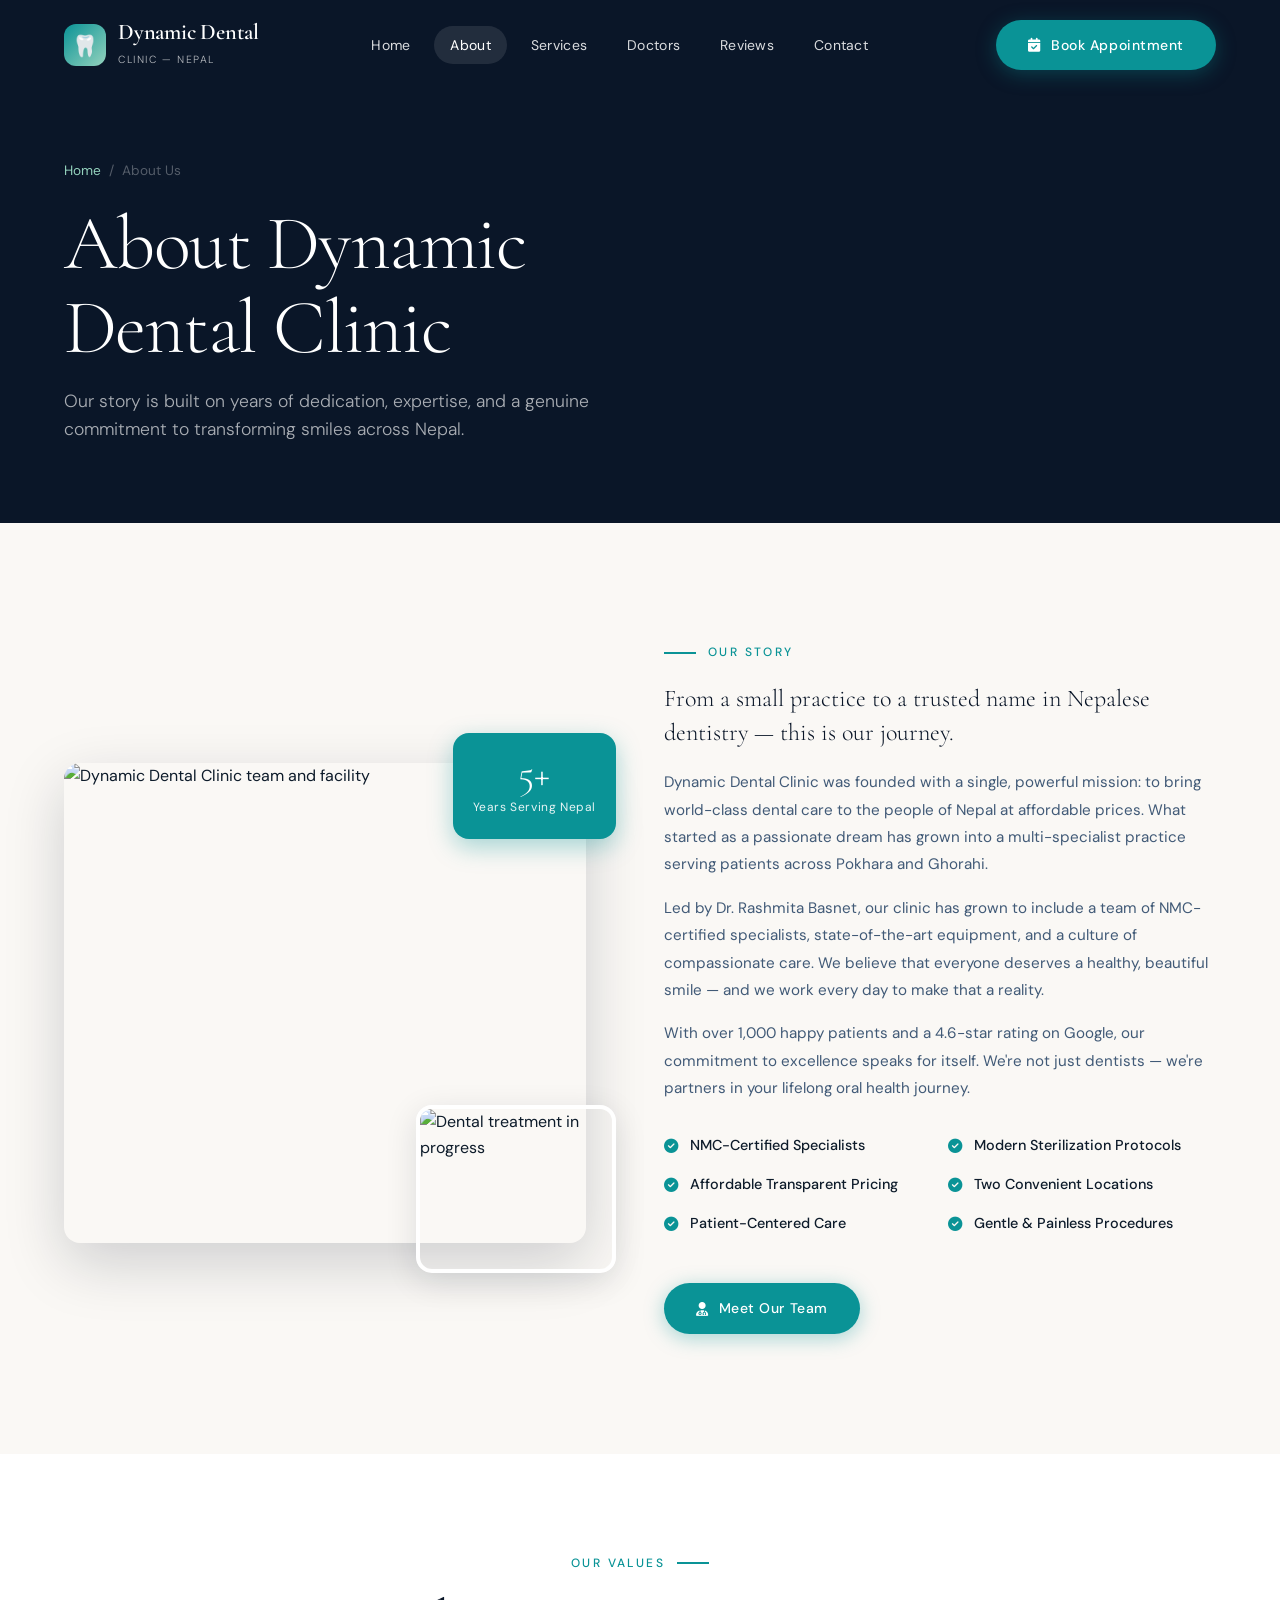
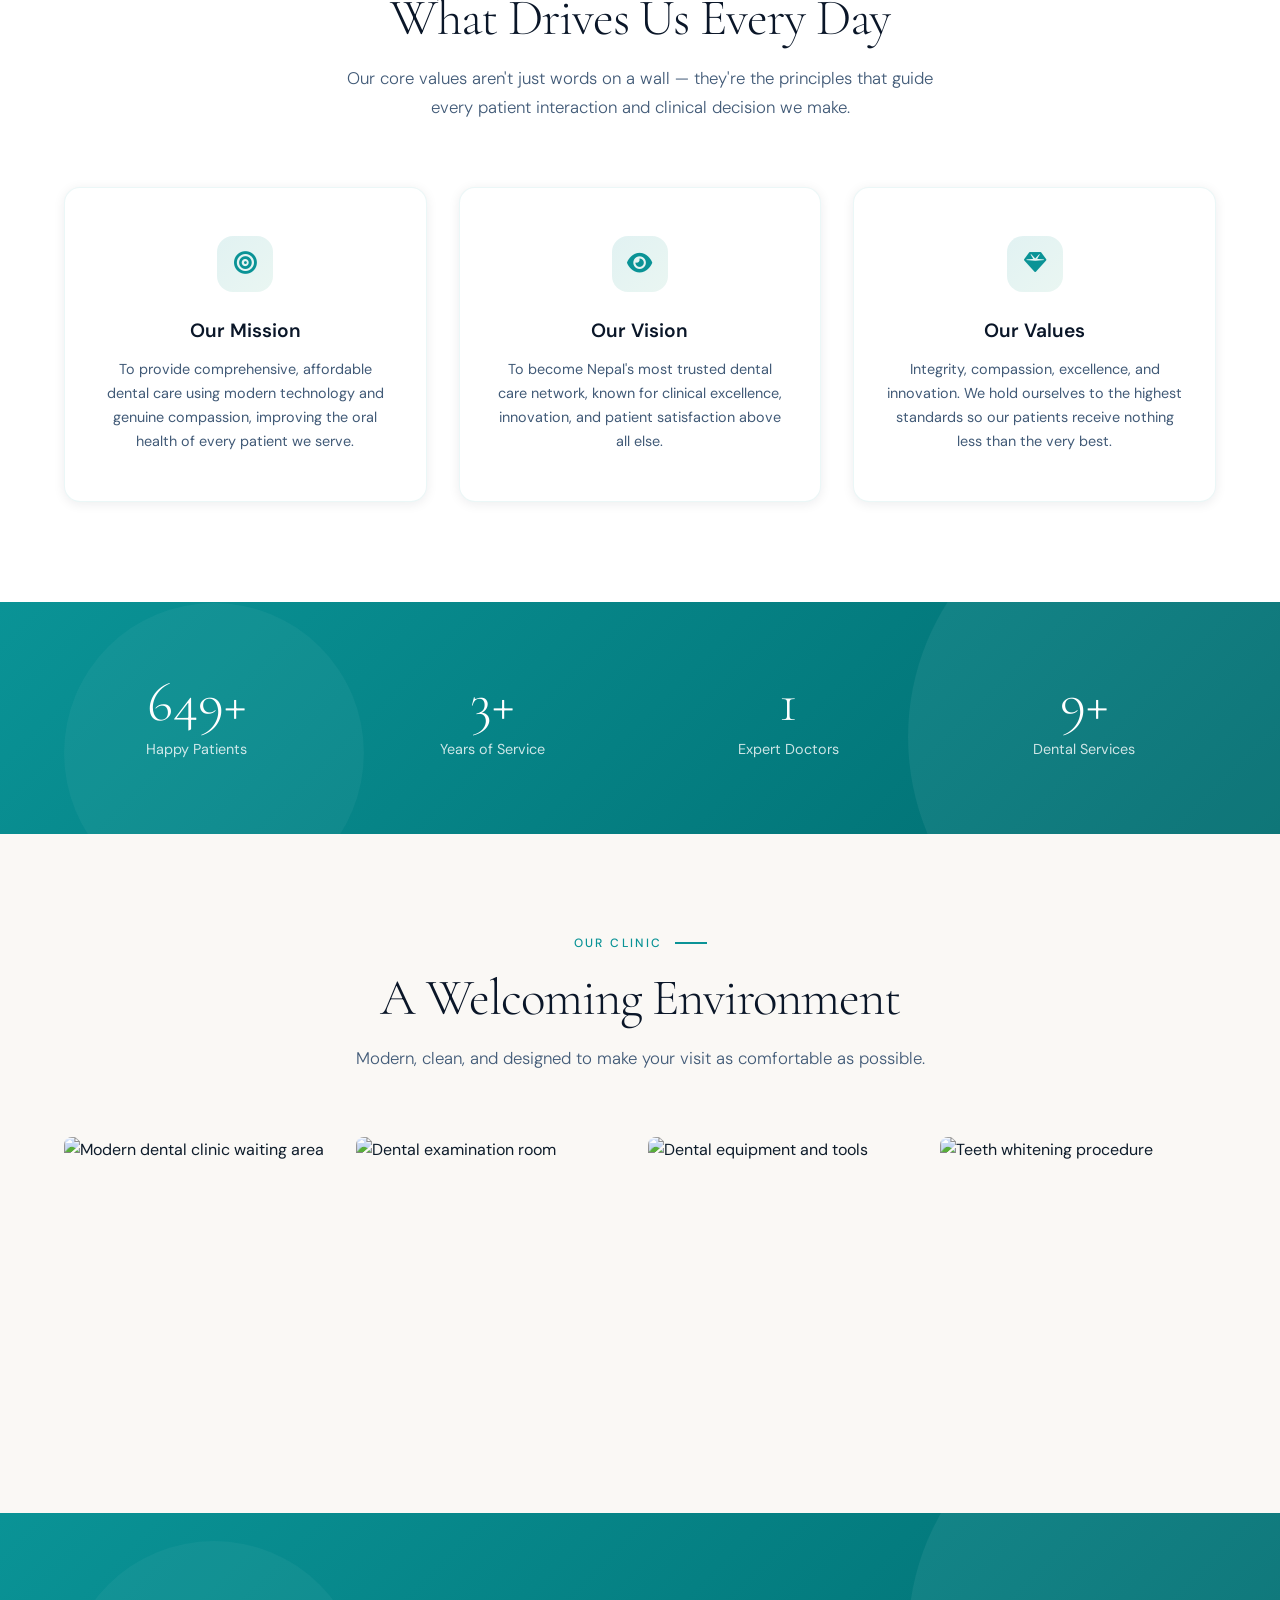
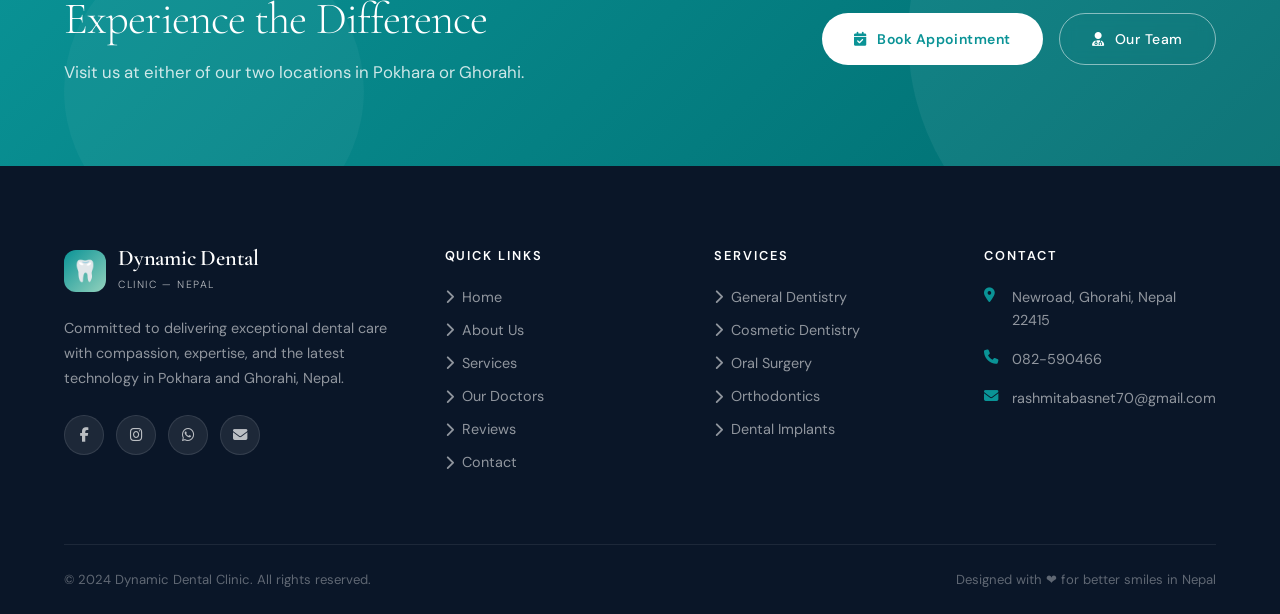
==== about.html @ 04332ea0 "a" ====
<!DOCTYPE html>
<html lang="en">
<head>
  <meta charset="UTF-8" />
  <meta name="viewport" content="width=device-width, initial-scale=1.0" />
  <meta name="description" content="About Dynamic Dental Clinic - Our story, mission, and values. Expert dental surgeons in Pokhara & Ghorahi, Nepal with over 5 years of trusted service." />
  <title>About Us | Dynamic Dental Clinic — Pokhara & Ghorahi, Nepal</title>
  <link rel="stylesheet" href="style.css" />
  <link href="https://fonts.googleapis.com/css2?family=Cormorant+Garamond:ital,wght@0,300;0,400;0,600;1,300&family=DM+Sans:ital,wght@0,300;0,400;0,500;1,300&display=swap" rel="stylesheet" />
  <link rel="stylesheet" href="https://cdnjs.cloudflare.com/ajax/libs/font-awesome/6.5.0/css/all.min.css" />
</head>
<body>

  <!-- NAVIGATION -->
  <nav id="navbar">
    <div class="container">
      <div class="nav-inner">
        <a href="index.html" class="nav-logo">
          <div class="logo-icon">🦷</div>
          <div>
            <span class="logo-text-main">Dynamic Dental</span>
            <span class="logo-text-sub">Clinic — Nepal</span>
          </div>
        </a>
        <div class="nav-links">
          <a href="index.html">Home</a>
          <a href="about.html" class="active">About</a>
          <a href="services.html">Services</a>
          <a href="team.html">Doctors</a>
          <a href="testimonials.html">Reviews</a>
          <a href="contact.html">Contact</a>
        </div>
        <a href="contact.html#appointment" class="btn btn-primary nav-cta">
          <i class="fas fa-calendar-check"></i> Book Appointment
        </a>
        <button class="hamburger" id="hamburger" aria-label="Toggle mobile menu">
          <span></span><span></span><span></span>
        </button>
      </div>
    </div>
  </nav>
  <div class="mobile-overlay" id="mobile-overlay"></div>
  <div class="mobile-nav" id="mobile-nav">
    <a href="index.html">🏠 Home</a>
    <a href="about.html">🏥 About Us</a>
    <a href="services.html">🦷 Services</a>
    <a href="team.html">👨‍⚕️ Our Doctors</a>
    <a href="testimonials.html">⭐ Reviews</a>
    <a href="contact.html">📞 Contact</a>
  </div>

  <!-- PAGE HERO -->
  <section class="page-hero">
    <div class="container">
      <div class="page-hero-content">
        <nav class="breadcrumb" aria-label="Breadcrumb">
          <a href="index.html">Home</a>
          <span>/</span>
          <span>About Us</span>
        </nav>
        <h1 class="display-heading">About Dynamic<br/>Dental Clinic</h1>
        <p>Our story is built on years of dedication, expertise, and a genuine commitment to transforming smiles across Nepal.</p>
      </div>
    </div>
  </section>

  <!-- OUR STORY -->
  <section class="about-story section-padding">
    <div class="container">
      <div class="grid-2">
        <div class="story-image-stack fade-left">
          <div class="story-img-main">
            <img src="https://images.unsplash.com/photo-1629909615957-be38d48fbbe4?w=800&q=80" alt="Dynamic Dental Clinic team and facility" loading="lazy" />
          </div>
          <div class="story-img-accent">
            <img src="https://images.unsplash.com/photo-1588776814546-1ffcf47267a5?w=400&q=80" alt="Dental treatment in progress" loading="lazy" />
          </div>
          <div class="experience-badge">
            <strong>5+</strong>
            <span>Years Serving Nepal</span>
          </div>
        </div>
        <div class="story-content fade-right">
          <div class="section-label">Our Story</div>
          <p class="story-lead">From a small practice to a trusted name in Nepalese dentistry — this is our journey.</p>
          <p class="story-text">Dynamic Dental Clinic was founded with a single, powerful mission: to bring world-class dental care to the people of Nepal at affordable prices. What started as a passionate dream has grown into a multi-specialist practice serving patients across Pokhara and Ghorahi.</p>
          <p class="story-text">Led by Dr. Rashmita Basnet, our clinic has grown to include a team of NMC-certified specialists, state-of-the-art equipment, and a culture of compassionate care. We believe that everyone deserves a healthy, beautiful smile — and we work every day to make that a reality.</p>
          <p class="story-text">With over 1,000 happy patients and a 4.6-star rating on Google, our commitment to excellence speaks for itself. We're not just dentists — we're partners in your lifelong oral health journey.</p>
          <div class="story-highlights">
            <div class="highlight-item"><i class="fas fa-check-circle"></i> NMC-Certified Specialists</div>
            <div class="highlight-item"><i class="fas fa-check-circle"></i> Modern Sterilization Protocols</div>
            <div class="highlight-item"><i class="fas fa-check-circle"></i> Affordable Transparent Pricing</div>
            <div class="highlight-item"><i class="fas fa-check-circle"></i> Two Convenient Locations</div>
            <div class="highlight-item"><i class="fas fa-check-circle"></i> Patient-Centered Care</div>
            <div class="highlight-item"><i class="fas fa-check-circle"></i> Gentle & Painless Procedures</div>
          </div>
          <a href="team.html" class="btn btn-primary" style="margin-top:16px;">
            <i class="fas fa-user-doctor"></i> Meet Our Team
          </a>
        </div>
      </div>
    </div>
  </section>

  <!-- MISSION & VALUES -->
  <section class="section-padding bg-white">
    <div class="container">
      <div class="section-header centered">
        <div class="section-label">Our Values</div>
        <h2 class="section-title display-heading">What Drives Us Every Day</h2>
        <p class="section-desc">Our core values aren't just words on a wall — they're the principles that guide every patient interaction and clinical decision we make.</p>
      </div>
      <div class="grid-3" style="margin-top:48px;">
        <div class="feature-card fade-up delay-1" style="text-align:center;padding:48px 32px;">
          <div class="feature-icon" style="margin:0 auto 24px;">
            <i class="fas fa-bullseye"></i>
          </div>
          <h4 style="font-size:1.2rem;margin-bottom:12px;">Our Mission</h4>
          <p>To provide comprehensive, affordable dental care using modern technology and genuine compassion, improving the oral health of every patient we serve.</p>
        </div>
        <div class="feature-card fade-up delay-2" style="text-align:center;padding:48px 32px;">
          <div class="feature-icon" style="margin:0 auto 24px;">
            <i class="fas fa-eye"></i>
          </div>
          <h4 style="font-size:1.2rem;margin-bottom:12px;">Our Vision</h4>
          <p>To become Nepal's most trusted dental care network, known for clinical excellence, innovation, and patient satisfaction above all else.</p>
        </div>
        <div class="feature-card fade-up delay-3" style="text-align:center;padding:48px 32px;">
          <div class="feature-icon" style="margin:0 auto 24px;">
            <i class="fas fa-gem"></i>
          </div>
          <h4 style="font-size:1.2rem;margin-bottom:12px;">Our Values</h4>
          <p>Integrity, compassion, excellence, and innovation. We hold ourselves to the highest standards so our patients receive nothing less than the very best.</p>
        </div>
      </div>
    </div>
  </section>

  <!-- STATS BANNER -->
  <section class="cta-banner" style="padding:72px 0;">
    <div class="container">
      <div style="display:grid;grid-template-columns:repeat(4,1fr);gap:32px;text-align:center;">
        <div>
          <div style="font-family:var(--font-display);font-size:3.5rem;font-weight:300;color:var(--white);line-height:1;" data-count="1000" data-suffix="+">1000+</div>
          <p style="color:rgba(255,255,255,0.8);font-size:0.9rem;margin-top:8px;">Happy Patients</p>
        </div>
        <div>
          <div style="font-family:var(--font-display);font-size:3.5rem;font-weight:300;color:var(--white);line-height:1;" data-count="5" data-suffix="+">5+</div>
          <p style="color:rgba(255,255,255,0.8);font-size:0.9rem;margin-top:8px;">Years of Service</p>
        </div>
        <div>
          <div style="font-family:var(--font-display);font-size:3.5rem;font-weight:300;color:var(--white);line-height:1;" data-count="3" data-suffix="">3</div>
          <p style="color:rgba(255,255,255,0.8);font-size:0.9rem;margin-top:8px;">Expert Doctors</p>
        </div>
        <div>
          <div style="font-family:var(--font-display);font-size:3.5rem;font-weight:300;color:var(--white);line-height:1;" data-count="15" data-suffix="+">15+</div>
          <p style="color:rgba(255,255,255,0.8);font-size:0.9rem;margin-top:8px;">Dental Services</p>
        </div>
      </div>
    </div>
  </section>

  <!-- CLINIC GALLERY -->
  <section class="section-padding bg-cream">
    <div class="container">
      <div class="section-header centered">
        <div class="section-label">Our Clinic</div>
        <h2 class="section-title display-heading">A Welcoming Environment</h2>
        <p class="section-desc">Modern, clean, and designed to make your visit as comfortable as possible.</p>
      </div>
      <div class="clinic-gallery fade-up" style="margin-top:48px;">
        <div class="gallery-item">
          <img src="https://images.unsplash.com/photo-1606811841689-23dfddce3e95?w=400&q=80" alt="Modern dental clinic waiting area" loading="lazy" />
        </div>
        <div class="gallery-item">
          <img src="https://images.unsplash.com/photo-1609840114035-3c981b782dfe?w=400&q=80" alt="Dental examination room" loading="lazy" />
        </div>
        <div class="gallery-item">
          <img src="https://images.unsplash.com/photo-1629909615957-be38d48fbbe4?w=400&q=80" alt="Dental equipment and tools" loading="lazy" />
        </div>
        <div class="gallery-item">
          <img src="https://images.unsplash.com/photo-1598256989800-fe5f95da9787?w=400&q=80" alt="Teeth whitening procedure" loading="lazy" />
        </div>
      </div>
    </div>
  </section>

  <!-- CTA -->
  <section class="cta-banner">
    <div class="container">
      <div class="cta-inner">
        <div class="cta-text">
          <h2 class="display-heading">Experience the Difference</h2>
          <p>Visit us at either of our two locations in Pokhara or Ghorahi.</p>
        </div>
        <div class="cta-actions">
          <a href="contact.html#appointment" class="btn btn-white">
            <i class="fas fa-calendar-check"></i> Book Appointment
          </a>
          <a href="team.html" class="btn btn-outline">
            <i class="fas fa-user-doctor"></i> Our Team
          </a>
        </div>
      </div>
    </div>
  </section>

  <!-- FOOTER -->
  <footer>
    <div class="container">
      <div class="footer-grid">
        <div class="footer-brand">
          <a href="index.html" class="nav-logo">
            <div class="logo-icon">🦷</div>
            <div>
              <span class="logo-text-main">Dynamic Dental</span>
              <span class="logo-text-sub">Clinic — Nepal</span>
            </div>
          </a>
          <p class="footer-desc">Committed to delivering exceptional dental care with compassion, expertise, and the latest technology in Pokhara and Ghorahi, Nepal.</p>
          <div class="footer-social">
            <a href="https://www.facebook.com/p/Dynamic-Dental-Clinic-100063474164978/" target="_blank" rel="noopener" class="social-link"><i class="fab fa-facebook-f"></i></a>
            <a href="#" class="social-link"><i class="fab fa-instagram"></i></a>
            <a href="#" class="social-link"><i class="fab fa-whatsapp"></i></a>
            <a href="mailto:rashmitabasnet70@gmail.com" class="social-link"><i class="fas fa-envelope"></i></a>
          </div>
        </div>
        <div class="footer-col">
          <h5>Quick Links</h5>
          <ul class="footer-links">
            <li><a href="index.html"><i class="fas fa-chevron-right"></i> Home</a></li>
            <li><a href="about.html"><i class="fas fa-chevron-right"></i> About Us</a></li>
            <li><a href="services.html"><i class="fas fa-chevron-right"></i> Services</a></li>
            <li><a href="team.html"><i class="fas fa-chevron-right"></i> Our Doctors</a></li>
            <li><a href="testimonials.html"><i class="fas fa-chevron-right"></i> Reviews</a></li>
            <li><a href="contact.html"><i class="fas fa-chevron-right"></i> Contact</a></li>
          </ul>
        </div>
        <div class="footer-col">
          <h5>Services</h5>
          <ul class="footer-links">
            <li><a href="services.html"><i class="fas fa-chevron-right"></i> General Dentistry</a></li>
            <li><a href="services.html"><i class="fas fa-chevron-right"></i> Cosmetic Dentistry</a></li>
            <li><a href="services.html"><i class="fas fa-chevron-right"></i> Oral Surgery</a></li>
            <li><a href="services.html"><i class="fas fa-chevron-right"></i> Orthodontics</a></li>
            <li><a href="services.html"><i class="fas fa-chevron-right"></i> Dental Implants</a></li>
          </ul>
        </div>
        <div class="footer-col">
          <h5>Contact</h5>
          <ul class="footer-contact">
            <li><i class="fas fa-location-dot"></i><span>Newroad, Ghorahi, Nepal 22415</span></li>
            <li><i class="fas fa-phone"></i><a href="tel:+97782590466">082-590466</a></li>
            <li><i class="fas fa-envelope"></i><a href="mailto:rashmitabasnet70@gmail.com">rashmitabasnet70@gmail.com</a></li>
          </ul>
        </div>
      </div>
      <div class="footer-bottom">
        <span>© 2024 Dynamic Dental Clinic. All rights reserved.</span>
        <span>Designed with ❤️ for better smiles in Nepal</span>
      </div>
    </div>
  </footer>

  <button id="back-to-top" aria-label="Back to top"><i class="fas fa-arrow-up"></i></button>
  <script src="script.js"></script>
</body>
</html>
---- style.css ----
/* ============================================
   DYNAMIC DENTAL CLINIC - MAIN STYLESHEET
   Premium, Modern, Minimal Design
   ============================================ */

@import url('https://fonts.googleapis.com/css2?family=Cormorant+Garamond:ital,wght@0,300;0,400;0,600;1,300&family=DM+Sans:ital,wght@0,300;0,400;0,500;1,300&display=swap');

/* ============================================
   CSS VARIABLES
   ============================================ */
:root {
  --navy: #0a1628;
  --navy-light: #132240;
  --teal: #0a9396;
  --teal-light: #94d2bd;
  --gold: #e9c46a;
  --cream: #faf8f5;
  --white: #ffffff;
  --gray-100: #f8f9fa;
  --gray-200: #e9ecef;
  --gray-400: #adb5bd;
  --gray-600: #6c757d;
  --gray-800: #343a40;
  --text-dark: #0d1b2a;
  --text-mid: #415a77;
  --shadow-sm: 0 2px 12px rgba(10, 22, 40, 0.08);
  --shadow-md: 0 8px 32px rgba(10, 22, 40, 0.12);
  --shadow-lg: 0 20px 60px rgba(10, 22, 40, 0.18);
  --radius: 16px;
  --radius-sm: 8px;
  --radius-pill: 100px;
  --transition: all 0.35s cubic-bezier(0.25, 0.46, 0.45, 0.94);
  --font-display: 'Cormorant Garamond', Georgia, serif;
  --font-body: 'DM Sans', system-ui, sans-serif;
}

/* ============================================
   RESET & BASE
   ============================================ */
*, *::before, *::after { box-sizing: border-box; margin: 0; padding: 0; }

html { scroll-behavior: smooth; font-size: 16px; }

body {
  font-family: var(--font-body);
  font-weight: 400;
  color: var(--text-dark);
  background: var(--cream);
  overflow-x: hidden;
  line-height: 1.6;
}

img { display: block; max-width: 100%; height: auto; }
a { text-decoration: none; color: inherit; }
ul { list-style: none; }
button { border: none; cursor: pointer; font-family: var(--font-body); }

/* ============================================
   TYPOGRAPHY
   ============================================ */
.display-heading {
  font-family: var(--font-display);
  font-weight: 300;
  line-height: 1.1;
  letter-spacing: -0.02em;
}

h1 { font-size: clamp(2.8rem, 6vw, 5.5rem); }
h2 { font-size: clamp(2rem, 4vw, 3.5rem); }
h3 { font-size: clamp(1.3rem, 2vw, 1.8rem); }
h4 { font-size: 1.1rem; font-weight: 500; }

.section-label {
  font-size: 0.75rem;
  font-weight: 500;
  letter-spacing: 0.2em;
  text-transform: uppercase;
  color: var(--teal);
  display: flex;
  align-items: center;
  gap: 12px;
  margin-bottom: 16px;
}

.section-label::before {
  content: '';
  width: 32px;
  height: 2px;
  background: var(--teal);
  display: inline-block;
}

/* ============================================
   LAYOUT UTILITIES
   ============================================ */
.container {
  max-width: 1200px;
  margin: 0 auto;
  padding: 0 24px;
}

.section-padding { padding: 100px 0; }
.section-padding-sm { padding: 64px 0; }

.grid-2 { display: grid; grid-template-columns: 1fr 1fr; gap: 48px; align-items: center; }
.grid-3 { display: grid; grid-template-columns: repeat(3, 1fr); gap: 32px; }
.grid-4 { display: grid; grid-template-columns: repeat(4, 1fr); gap: 24px; }

.text-center { text-align: center; }
.text-white { color: var(--white); }

/* ============================================
   BUTTONS
   ============================================ */
.btn {
  display: inline-flex;
  align-items: center;
  gap: 10px;
  padding: 14px 32px;
  border-radius: var(--radius-pill);
  font-family: var(--font-body);
  font-size: 0.875rem;
  font-weight: 500;
  letter-spacing: 0.04em;
  transition: var(--transition);
  cursor: pointer;
  white-space: nowrap;
}

.btn-primary {
  background: var(--teal);
  color: var(--white);
  box-shadow: 0 4px 20px rgba(10, 147, 150, 0.35);
}

.btn-primary:hover {
  background: #078a8d;
  transform: translateY(-2px);
  box-shadow: 0 8px 28px rgba(10, 147, 150, 0.45);
}

.btn-outline {
  background: transparent;
  color: var(--white);
  border: 1.5px solid rgba(255,255,255,0.5);
  backdrop-filter: blur(8px);
}

.btn-outline:hover {
  background: rgba(255,255,255,0.15);
  border-color: rgba(255,255,255,0.8);
  transform: translateY(-2px);
}

.btn-dark {
  background: var(--navy);
  color: var(--white);
}

.btn-dark:hover {
  background: var(--navy-light);
  transform: translateY(-2px);
  box-shadow: var(--shadow-md);
}

.btn-ghost {
  background: transparent;
  color: var(--teal);
  border: 1.5px solid var(--teal);
}

.btn-ghost:hover {
  background: var(--teal);
  color: var(--white);
  transform: translateY(-2px);
}

/* ============================================
   NAVIGATION
   ============================================ */
#navbar {
  position: fixed;
  top: 0;
  left: 0;
  right: 0;
  z-index: 1000;
  padding: 20px 0;
  transition: var(--transition);
}

#navbar.scrolled {
  background: rgba(10, 22, 40, 0.95);
  backdrop-filter: blur(20px);
  padding: 12px 0;
  box-shadow: 0 4px 32px rgba(0,0,0,0.2);
}

.nav-inner {
  display: flex;
  align-items: center;
  justify-content: space-between;
}

.nav-logo {
  display: flex;
  align-items: center;
  gap: 12px;
  color: var(--white);
}

.logo-icon {
  width: 42px;
  height: 42px;
  background: linear-gradient(135deg, var(--teal), var(--teal-light));
  border-radius: 12px;
  display: flex;
  align-items: center;
  justify-content: center;
  font-size: 1.3rem;
}

.logo-text-main {
  font-family: var(--font-display);
  font-size: 1.4rem;
  font-weight: 600;
  letter-spacing: -0.01em;
  display: block;
  line-height: 1.1;
}

.logo-text-sub {
  font-size: 0.65rem;
  letter-spacing: 0.15em;
  text-transform: uppercase;
  opacity: 0.7;
  font-weight: 300;
}

.nav-links {
  display: flex;
  align-items: center;
  gap: 8px;
}

.nav-links a {
  color: rgba(255,255,255,0.85);
  font-size: 0.875rem;
  font-weight: 400;
  padding: 8px 16px;
  border-radius: var(--radius-pill);
  transition: var(--transition);
  letter-spacing: 0.02em;
}

.nav-links a:hover,
.nav-links a.active {
  color: var(--white);
  background: rgba(255,255,255,0.1);
}

.nav-cta { margin-left: 16px; }

.hamburger {
  display: none;
  flex-direction: column;
  gap: 5px;
  background: transparent;
  padding: 4px;
  cursor: pointer;
}

.hamburger span {
  display: block;
  width: 26px;
  height: 2px;
  background: var(--white);
  transition: var(--transition);
  transform-origin: center;
}

.hamburger.active span:nth-child(1) { transform: rotate(45deg) translate(5px, 5px); }
.hamburger.active span:nth-child(2) { opacity: 0; transform: scaleX(0); }
.hamburger.active span:nth-child(3) { transform: rotate(-45deg) translate(5px, -5px); }

.mobile-nav {
  display: none;
  position: fixed;
  top: 0;
  right: -100%;
  width: min(320px, 85vw);
  height: 100vh;
  background: var(--navy);
  z-index: 999;
  padding: 100px 40px 40px;
  transition: right 0.4s cubic-bezier(0.25, 0.46, 0.45, 0.94);
  box-shadow: -20px 0 60px rgba(0,0,0,0.3);
}

.mobile-nav.open { right: 0; }

.mobile-nav a {
  display: block;
  color: rgba(255,255,255,0.85);
  font-size: 1.1rem;
  padding: 16px 0;
  border-bottom: 1px solid rgba(255,255,255,0.08);
  transition: var(--transition);
}

.mobile-nav a:hover { color: var(--teal-light); padding-left: 8px; }

.mobile-overlay {
  display: none;
  position: fixed;
  inset: 0;
  background: rgba(0,0,0,0.5);
  z-index: 998;
  backdrop-filter: blur(4px);
}

/* ============================================
   HERO SECTION
   ============================================ */
.hero {
  min-height: 100vh;
  background: var(--navy);
  position: relative;
  display: flex;
  align-items: center;
  overflow: hidden;
}

.hero-bg {
  position: absolute;
  inset: 0;
  background: url('https://images.unsplash.com/photo-1629909615957-be38d48fbbe4?w=1920&q=80') center/cover no-repeat;
  opacity: 0.25;
}

.hero-gradient {
  position: absolute;
  inset: 0;
  background: linear-gradient(
    135deg,
    rgba(10, 22, 40, 0.95) 0%,
    rgba(10, 22, 40, 0.7) 50%,
    rgba(10, 147, 150, 0.3) 100%
  );
}

.hero-content {
  position: relative;
  z-index: 2;
  padding: 120px 0 80px;
}

.hero-badge {
  display: inline-flex;
  align-items: center;
  gap: 8px;
  background: rgba(10, 147, 150, 0.2);
  border: 1px solid rgba(10, 147, 150, 0.4);
  color: var(--teal-light);
  font-size: 0.8rem;
  letter-spacing: 0.1em;
  text-transform: uppercase;
  padding: 8px 18px;
  border-radius: var(--radius-pill);
  margin-bottom: 28px;
  backdrop-filter: blur(8px);
}

.hero-badge i { font-size: 0.7rem; }

.hero-title {
  font-family: var(--font-display);
  font-weight: 300;
  color: var(--white);
  line-height: 1.05;
  margin-bottom: 24px;
}

.hero-title em {
  font-style: italic;
  color: var(--teal-light);
}

.hero-subtitle {
  font-size: 1.1rem;
  color: rgba(255,255,255,0.7);
  max-width: 520px;
  line-height: 1.7;
  font-weight: 300;
  margin-bottom: 40px;
}

.hero-actions {
  display: flex;
  gap: 16px;
  flex-wrap: wrap;
  margin-bottom: 60px;
}

.hero-stats {
  display: flex;
  gap: 40px;
  padding-top: 40px;
  border-top: 1px solid rgba(255,255,255,0.1);
}

.stat-item { color: var(--white); }

.stat-number {
  font-family: var(--font-display);
  font-size: 2.2rem;
  font-weight: 300;
  color: var(--teal-light);
  display: block;
  line-height: 1;
}

.stat-label {
  font-size: 0.8rem;
  color: rgba(255,255,255,0.55);
  letter-spacing: 0.05em;
  margin-top: 4px;
}

.hero-image-panel {
  position: relative;
  z-index: 2;
}

.hero-card {
  background: rgba(255,255,255,0.07);
  backdrop-filter: blur(20px);
  border: 1px solid rgba(255,255,255,0.12);
  border-radius: var(--radius);
  overflow: hidden;
}

.hero-card img {
  width: 100%;
  height: 520px;
  object-fit: cover;
  opacity: 0.9;
}

.hero-floating-card {
  position: absolute;
  bottom: -20px;
  left: -30px;
  background: var(--white);
  border-radius: var(--radius);
  padding: 20px 24px;
  box-shadow: var(--shadow-lg);
  display: flex;
  align-items: center;
  gap: 16px;
  min-width: 220px;
}

.floating-icon {
  width: 48px;
  height: 48px;
  background: linear-gradient(135deg, var(--teal), #0bc8cc);
  border-radius: 12px;
  display: flex;
  align-items: center;
  justify-content: center;
  color: var(--white);
  font-size: 1.3rem;
  flex-shrink: 0;
}

.floating-text strong {
  display: block;
  font-size: 1.1rem;
  color: var(--navy);
  font-weight: 600;
}

.floating-text span {
  font-size: 0.8rem;
  color: var(--gray-600);
}

.hero-badge-top {
  position: absolute;
  top: 30px;
  right: -20px;
  background: var(--gold);
  border-radius: 50%;
  width: 80px;
  height: 80px;
  display: flex;
  flex-direction: column;
  align-items: center;
  justify-content: center;
  box-shadow: 0 8px 24px rgba(233, 196, 106, 0.4);
}

.hero-badge-top strong {
  font-size: 1.5rem;
  font-weight: 700;
  color: var(--navy);
  line-height: 1;
}

.hero-badge-top span {
  font-size: 0.6rem;
  letter-spacing: 0.05em;
  color: var(--navy);
  font-weight: 600;
}

/* ============================================
   SCROLL ANIMATIONS
   ============================================ */
.fade-up {
  opacity: 0;
  transform: translateY(40px);
  transition: opacity 0.7s ease, transform 0.7s ease;
}

.fade-up.visible {
  opacity: 1;
  transform: translateY(0);
}

.fade-left {
  opacity: 0;
  transform: translateX(-40px);
  transition: opacity 0.7s ease, transform 0.7s ease;
}

.fade-left.visible {
  opacity: 1;
  transform: translateX(0);
}

.fade-right {
  opacity: 0;
  transform: translateX(40px);
  transition: opacity 0.7s ease, transform 0.7s ease;
}

.fade-right.visible {
  opacity: 1;
  transform: translateX(0);
}

.delay-1 { transition-delay: 0.1s; }
.delay-2 { transition-delay: 0.2s; }
.delay-3 { transition-delay: 0.3s; }
.delay-4 { transition-delay: 0.4s; }
.delay-5 { transition-delay: 0.5s; }

/* ============================================
   CAROUSEL
   ============================================ */
.carousel-section { background: var(--navy); padding: 0; overflow: hidden; }

.carousel {
  position: relative;
  overflow: hidden;
}

.carousel-track {
  display: flex;
  transition: transform 0.6s cubic-bezier(0.25, 0.46, 0.45, 0.94);
}

.carousel-slide {
  min-width: 100%;
  position: relative;
  height: 480px;
}

.carousel-slide img {
  width: 100%;
  height: 100%;
  object-fit: cover;
  opacity: 0.5;
}

.carousel-caption {
  position: absolute;
  bottom: 0;
  left: 0;
  right: 0;
  padding: 60px 80px 50px;
  background: linear-gradient(to top, rgba(10,22,40,0.95), transparent);
  color: var(--white);
}

.carousel-caption h3 {
  font-family: var(--font-display);
  font-size: 2rem;
  font-weight: 300;
  margin-bottom: 8px;
}

.carousel-caption p {
  color: rgba(255,255,255,0.7);
  font-size: 1rem;
}

.carousel-controls {
  position: absolute;
  bottom: 50px;
  right: 80px;
  display: flex;
  gap: 12px;
}

.carousel-btn {
  width: 48px;
  height: 48px;
  border-radius: 50%;
  background: rgba(255,255,255,0.15);
  backdrop-filter: blur(8px);
  border: 1px solid rgba(255,255,255,0.25);
  color: var(--white);
  display: flex;
  align-items: center;
  justify-content: center;
  transition: var(--transition);
  cursor: pointer;
}

.carousel-btn:hover { background: var(--teal); border-color: var(--teal); }

.carousel-dots {
  position: absolute;
  bottom: 24px;
  left: 50%;
  transform: translateX(-50%);
  display: flex;
  gap: 8px;
}

.carousel-dot {
  width: 6px;
  height: 6px;
  border-radius: 50%;
  background: rgba(255,255,255,0.4);
  cursor: pointer;
  transition: var(--transition);
}

.carousel-dot.active {
  background: var(--teal-light);
  width: 24px;
  border-radius: 3px;
}

/* ============================================
   WHY CHOOSE US
   ============================================ */
.why-us { background: var(--cream); }

.section-header {
  margin-bottom: 64px;
}

.section-header.centered { text-align: center; }

.section-header.centered .section-label {
  justify-content: center;
}

.section-header.centered .section-label::before { display: none; }

.section-header.centered .section-label::after {
  content: '';
  width: 32px;
  height: 2px;
  background: var(--teal);
}

.section-title {
  font-family: var(--font-display);
  font-weight: 300;
  color: var(--navy);
  line-height: 1.15;
}

.section-desc {
  color: var(--text-mid);
  font-size: 1.05rem;
  line-height: 1.75;
  font-weight: 300;
  max-width: 620px;
  margin: 16px auto 0;
}

.feature-card {
  background: var(--white);
  border-radius: var(--radius);
  padding: 36px 32px;
  box-shadow: var(--shadow-sm);
  border: 1px solid rgba(10, 147, 150, 0.08);
  transition: var(--transition);
  position: relative;
  overflow: hidden;
}

.feature-card::before {
  content: '';
  position: absolute;
  top: 0;
  left: 0;
  right: 0;
  height: 3px;
  background: linear-gradient(90deg, var(--teal), var(--teal-light));
  transform: scaleX(0);
  transform-origin: left;
  transition: transform 0.4s ease;
}

.feature-card:hover {
  transform: translateY(-6px);
  box-shadow: var(--shadow-md);
}

.feature-card:hover::before { transform: scaleX(1); }

.feature-icon {
  width: 56px;
  height: 56px;
  background: linear-gradient(135deg, rgba(10, 147, 150, 0.12), rgba(148, 210, 189, 0.2));
  border-radius: 16px;
  display: flex;
  align-items: center;
  justify-content: center;
  font-size: 1.4rem;
  color: var(--teal);
  margin-bottom: 20px;
  transition: var(--transition);
}

.feature-card:hover .feature-icon {
  background: var(--teal);
  color: var(--white);
}

.feature-card h4 {
  color: var(--navy);
  margin-bottom: 10px;
  font-size: 1rem;
  font-weight: 600;
}

.feature-card p {
  color: var(--text-mid);
  font-size: 0.9rem;
  line-height: 1.65;
}

/* ============================================
   SERVICES PREVIEW
   ============================================ */
.services-preview { background: var(--white); }

.service-card {
  background: var(--cream);
  border-radius: var(--radius);
  overflow: hidden;
  transition: var(--transition);
  border: 1px solid rgba(10, 22, 40, 0.06);
}

.service-card:hover {
  transform: translateY(-8px);
  box-shadow: var(--shadow-lg);
}

.service-card-img {
  height: 220px;
  overflow: hidden;
  position: relative;
}

.service-card-img img {
  width: 100%;
  height: 100%;
  object-fit: cover;
  transition: transform 0.5s ease;
}

.service-card:hover .service-card-img img { transform: scale(1.06); }

.service-card-body {
  padding: 28px;
}

.service-tag {
  display: inline-block;
  background: rgba(10, 147, 150, 0.1);
  color: var(--teal);
  font-size: 0.7rem;
  letter-spacing: 0.1em;
  text-transform: uppercase;
  padding: 4px 12px;
  border-radius: var(--radius-pill);
  margin-bottom: 12px;
  font-weight: 500;
}

.service-card-body h3 {
  font-family: var(--font-display);
  font-size: 1.35rem;
  color: var(--navy);
  margin-bottom: 10px;
  font-weight: 400;
}

.service-card-body p {
  color: var(--text-mid);
  font-size: 0.9rem;
  line-height: 1.65;
  margin-bottom: 20px;
}

.service-card-link {
  color: var(--teal);
  font-size: 0.85rem;
  font-weight: 500;
  display: flex;
  align-items: center;
  gap: 8px;
  transition: var(--transition);
}

.service-card-link:hover { gap: 14px; }

/* ============================================
   TESTIMONIALS SLIDER
   ============================================ */
.testimonials-section { background: var(--navy); color: var(--white); }

.testimonials-slider {
  position: relative;
  overflow: hidden;
}

.testimonials-track {
  display: flex;
  transition: transform 0.6s cubic-bezier(0.25, 0.46, 0.45, 0.94);
}

.testimonial-slide {
  min-width: 100%;
}

.testimonial-card {
  max-width: 700px;
  margin: 0 auto;
  text-align: center;
  padding: 40px;
}

.testimonial-stars {
  display: flex;
  gap: 4px;
  justify-content: center;
  color: var(--gold);
  font-size: 1.1rem;
  margin-bottom: 24px;
}

.testimonial-quote {
  font-family: var(--font-display);
  font-size: 1.6rem;
  font-weight: 300;
  font-style: italic;
  color: rgba(255,255,255,0.9);
  line-height: 1.5;
  margin-bottom: 32px;
}

.testimonial-quote::before { content: '\201C'; }
.testimonial-quote::after { content: '\201D'; }

.testimonial-author {
  display: flex;
  align-items: center;
  justify-content: center;
  gap: 16px;
}

.author-avatar {
  width: 52px;
  height: 52px;
  border-radius: 50%;
  overflow: hidden;
  border: 2px solid var(--teal);
}

.author-avatar img { width: 100%; height: 100%; object-fit: cover; }

.author-info strong {
  display: block;
  font-size: 0.95rem;
  font-weight: 500;
}

.author-info span {
  font-size: 0.8rem;
  color: rgba(255,255,255,0.5);
}

.slider-nav {
  display: flex;
  align-items: center;
  justify-content: center;
  gap: 20px;
  margin-top: 48px;
}

.slider-btn {
  width: 44px;
  height: 44px;
  border-radius: 50%;
  background: rgba(255,255,255,0.1);
  border: 1px solid rgba(255,255,255,0.2);
  color: var(--white);
  display: flex;
  align-items: center;
  justify-content: center;
  transition: var(--transition);
  cursor: pointer;
}

.slider-btn:hover { background: var(--teal); border-color: var(--teal); }

.slider-dots {
  display: flex;
  gap: 8px;
}

.slider-dot {
  width: 6px;
  height: 6px;
  border-radius: 50%;
  background: rgba(255,255,255,0.3);
  cursor: pointer;
  transition: var(--transition);
}

.slider-dot.active {
  background: var(--teal-light);
  width: 20px;
  border-radius: 3px;
}

/* ============================================
   CTA BANNER
   ============================================ */
.cta-banner {
  background: linear-gradient(135deg, var(--teal) 0%, #006d70 100%);
  padding: 80px 0;
  position: relative;
  overflow: hidden;
}

.cta-banner::before {
  content: '';
  position: absolute;
  top: -50%;
  right: -10%;
  width: 500px;
  height: 500px;
  border-radius: 50%;
  background: rgba(255,255,255,0.06);
}

.cta-banner::after {
  content: '';
  position: absolute;
  bottom: -30%;
  left: 5%;
  width: 300px;
  height: 300px;
  border-radius: 50%;
  background: rgba(255,255,255,0.04);
}

.cta-inner {
  position: relative;
  z-index: 1;
  display: flex;
  align-items: center;
  justify-content: space-between;
  gap: 40px;
  flex-wrap: wrap;
}

.cta-text h2 {
  font-family: var(--font-display);
  font-weight: 300;
  color: var(--white);
  margin-bottom: 12px;
  line-height: 1.2;
  font-size: clamp(1.8rem, 3.5vw, 2.8rem);
}

.cta-text p { color: rgba(255,255,255,0.8); font-size: 1.05rem; }

.cta-actions { display: flex; gap: 16px; flex-wrap: wrap; }

.btn-white {
  background: var(--white);
  color: var(--teal);
  font-weight: 600;
}

.btn-white:hover {
  background: var(--cream);
  transform: translateY(-2px);
  box-shadow: 0 8px 28px rgba(0,0,0,0.2);
}

/* ============================================
   FOOTER
   ============================================ */
footer {
  background: var(--navy);
  color: rgba(255,255,255,0.7);
  padding: 80px 0 0;
}

.footer-grid {
  display: grid;
  grid-template-columns: 1.5fr 1fr 1fr 1fr;
  gap: 48px;
  padding-bottom: 60px;
  border-bottom: 1px solid rgba(255,255,255,0.08);
}

.footer-brand .nav-logo { margin-bottom: 20px; }

.footer-desc {
  font-size: 0.9rem;
  line-height: 1.75;
  color: rgba(255,255,255,0.55);
  margin-bottom: 24px;
}

.footer-social {
  display: flex;
  gap: 12px;
}

.social-link {
  width: 40px;
  height: 40px;
  border-radius: 50%;
  background: rgba(255,255,255,0.08);
  border: 1px solid rgba(255,255,255,0.1);
  display: flex;
  align-items: center;
  justify-content: center;
  color: rgba(255,255,255,0.7);
  font-size: 0.9rem;
  transition: var(--transition);
}

.social-link:hover {
  background: var(--teal);
  border-color: var(--teal);
  color: var(--white);
  transform: translateY(-3px);
}

.footer-col h5 {
  color: var(--white);
  font-size: 0.8rem;
  letter-spacing: 0.15em;
  text-transform: uppercase;
  font-weight: 600;
  margin-bottom: 20px;
}

.footer-links li { margin-bottom: 10px; }

.footer-links a {
  color: rgba(255,255,255,0.55);
  font-size: 0.9rem;
  transition: var(--transition);
  display: flex;
  align-items: center;
  gap: 8px;
}

.footer-links a:hover {
  color: var(--teal-light);
  padding-left: 4px;
}

.footer-contact li {
  display: flex;
  gap: 12px;
  margin-bottom: 16px;
  color: rgba(255,255,255,0.55);
  font-size: 0.9rem;
  align-items: flex-start;
}

.footer-contact i {
  color: var(--teal);
  margin-top: 2px;
  flex-shrink: 0;
  width: 16px;
}

.footer-bottom {
  display: flex;
  align-items: center;
  justify-content: space-between;
  padding: 24px 0;
  font-size: 0.82rem;
  color: rgba(255,255,255,0.35);
  flex-wrap: wrap;
  gap: 12px;
}

.footer-bottom a { color: var(--teal-light); }

/* ============================================
   BACK TO TOP
   ============================================ */
#back-to-top {
  position: fixed;
  bottom: 32px;
  right: 32px;
  width: 48px;
  height: 48px;
  background: var(--teal);
  color: var(--white);
  border-radius: 50%;
  display: flex;
  align-items: center;
  justify-content: center;
  cursor: pointer;
  box-shadow: 0 4px 20px rgba(10, 147, 150, 0.4);
  transition: var(--transition);
  opacity: 0;
  transform: translateY(20px);
  z-index: 999;
  border: none;
}

#back-to-top.visible {
  opacity: 1;
  transform: translateY(0);
}

#back-to-top:hover {
  background: var(--navy);
  transform: translateY(-4px);
}

/* ============================================
   NOTIFICATION POPUP
   ============================================ */
.notification-popup {
  position: fixed;
  bottom: 100px;
  right: 32px;
  background: var(--white);
  border-radius: var(--radius);
  padding: 20px 24px;
  box-shadow: var(--shadow-lg);
  border-left: 4px solid var(--teal);
  max-width: 300px;
  z-index: 998;
  transform: translateX(120%);
  transition: transform 0.4s cubic-bezier(0.25, 0.46, 0.45, 0.94);
}

.notification-popup.show { transform: translateX(0); }

.notif-header {
  display: flex;
  justify-content: space-between;
  align-items: center;
  margin-bottom: 8px;
}

.notif-title {
  font-size: 0.85rem;
  font-weight: 600;
  color: var(--navy);
  display: flex;
  align-items: center;
  gap: 8px;
}

.notif-title i { color: var(--teal); }

.notif-close {
  background: transparent;
  color: var(--gray-400);
  font-size: 1rem;
  padding: 0;
  line-height: 1;
}

.notif-close:hover { color: var(--navy); }

.notif-text {
  font-size: 0.82rem;
  color: var(--gray-600);
  line-height: 1.5;
}

/* ============================================
   PAGE HERO (inner pages)
   ============================================ */
.page-hero {
  background: var(--navy);
  padding: 160px 0 80px;
  position: relative;
  overflow: hidden;
}

.page-hero::before {
  content: '';
  position: absolute;
  inset: 0;
  background: url('https://images.unsplash.com/photo-1606811841689-23dfddce3e95?w=1920&q=80') center/cover;
  opacity: 0.12;
}

.page-hero-content { position: relative; z-index: 1; }

.breadcrumb {
  display: flex;
  align-items: center;
  gap: 8px;
  color: rgba(255,255,255,0.55);
  font-size: 0.85rem;
  margin-bottom: 20px;
}

.breadcrumb a { color: var(--teal-light); }
.breadcrumb span { color: rgba(255,255,255,0.3); }

.page-hero h1 {
  font-family: var(--font-display);
  font-weight: 300;
  color: var(--white);
  margin-bottom: 16px;
}

.page-hero p {
  color: rgba(255,255,255,0.65);
  font-size: 1.1rem;
  max-width: 560px;
  font-weight: 300;
}

/* ============================================
   ABOUT PAGE
   ============================================ */
.about-story { background: var(--cream); }

.story-image-stack {
  position: relative;
  padding: 30px 30px 0 0;
}

.story-img-main {
  border-radius: var(--radius);
  overflow: hidden;
  box-shadow: var(--shadow-lg);
}

.story-img-main img {
  width: 100%;
  height: 480px;
  object-fit: cover;
}

.story-img-accent {
  position: absolute;
  bottom: -30px;
  right: 0;
  width: 200px;
  border-radius: var(--radius);
  overflow: hidden;
  box-shadow: var(--shadow-md);
  border: 4px solid var(--white);
}

.story-img-accent img { height: 160px; object-fit: cover; }

.experience-badge {
  position: absolute;
  top: 0;
  right: 0;
  background: var(--teal);
  color: var(--white);
  border-radius: var(--radius);
  padding: 20px;
  text-align: center;
  box-shadow: 0 8px 24px rgba(10, 147, 150, 0.35);
}

.experience-badge strong {
  display: block;
  font-family: var(--font-display);
  font-size: 2.5rem;
  font-weight: 300;
  line-height: 1;
}

.experience-badge span { font-size: 0.75rem; letter-spacing: 0.05em; opacity: 0.9; }

.story-content { padding: 20px 0; }

.story-content .section-label { margin-bottom: 20px; }

.story-lead {
  font-family: var(--font-display);
  font-size: 1.5rem;
  font-weight: 300;
  color: var(--navy);
  line-height: 1.4;
  margin-bottom: 20px;
}

.story-text {
  color: var(--text-mid);
  font-size: 0.95rem;
  line-height: 1.8;
  margin-bottom: 16px;
}

.story-highlights {
  display: grid;
  grid-template-columns: 1fr 1fr;
  gap: 16px;
  margin: 32px 0;
}

.highlight-item {
  display: flex;
  align-items: center;
  gap: 12px;
  color: var(--text-dark);
  font-size: 0.9rem;
  font-weight: 500;
}

.highlight-item i { color: var(--teal); }

/* ============================================
   TEAM CARDS
   ============================================ */
.team-grid { display: grid; grid-template-columns: repeat(3, 1fr); gap: 32px; }

.team-card {
  background: var(--white);
  border-radius: var(--radius);
  overflow: hidden;
  box-shadow: var(--shadow-sm);
  transition: var(--transition);
  border: 1px solid rgba(10, 22, 40, 0.06);
}

.team-card:hover {
  transform: translateY(-8px);
  box-shadow: var(--shadow-lg);
}

.team-card-img {
  height: 300px;
  overflow: hidden;
  position: relative;
}

.team-card-img img {
  width: 100%;
  height: 100%;
  object-fit: cover;
  object-position: top;
  transition: transform 0.5s ease;
}

.team-card:hover .team-card-img img { transform: scale(1.05); }

.team-card-overlay {
  position: absolute;
  inset: 0;
  background: linear-gradient(to top, rgba(10,22,40,0.8), transparent);
  opacity: 0;
  transition: var(--transition);
  display: flex;
  align-items: flex-end;
  padding: 24px;
  gap: 12px;
}

.team-card:hover .team-card-overlay { opacity: 1; }

.team-social a {
  width: 38px;
  height: 38px;
  background: rgba(255,255,255,0.15);
  backdrop-filter: blur(8px);
  border-radius: 50%;
  display: flex;
  align-items: center;
  justify-content: center;
  color: var(--white);
  font-size: 0.85rem;
  transition: var(--transition);
  border: 1px solid rgba(255,255,255,0.2);
}

.team-social a:hover { background: var(--teal); border-color: var(--teal); }

.team-card-body { padding: 24px; }

.team-card-body h3 {
  font-family: var(--font-display);
  font-size: 1.3rem;
  font-weight: 400;
  color: var(--navy);
  margin-bottom: 4px;
}

.team-role {
  font-size: 0.8rem;
  color: var(--teal);
  font-weight: 500;
  letter-spacing: 0.04em;
  text-transform: uppercase;
  margin-bottom: 12px;
}

.team-bio {
  color: var(--text-mid);
  font-size: 0.875rem;
  line-height: 1.65;
  margin-bottom: 16px;
}

.team-credentials {
  display: flex;
  gap: 8px;
  flex-wrap: wrap;
}

.credential-tag {
  background: rgba(10, 147, 150, 0.08);
  color: var(--teal);
  font-size: 0.72rem;
  padding: 4px 10px;
  border-radius: var(--radius-pill);
  font-weight: 500;
}

/* ============================================
   SERVICES PAGE
   ============================================ */
.services-full { background: var(--cream); }

.services-full-grid {
  display: grid;
  grid-template-columns: repeat(3, 1fr);
  gap: 28px;
}

.service-full-card {
  background: var(--white);
  border-radius: var(--radius);
  overflow: hidden;
  box-shadow: var(--shadow-sm);
  transition: var(--transition);
  border: 1px solid rgba(10, 22, 40, 0.05);
}

.service-full-card:hover {
  transform: translateY(-6px);
  box-shadow: var(--shadow-md);
}

.service-icon-header {
  height: 120px;
  background: linear-gradient(135deg, var(--navy), var(--navy-light));
  display: flex;
  align-items: center;
  justify-content: center;
  font-size: 2.8rem;
  position: relative;
  overflow: hidden;
}

.service-icon-header::after {
  content: '';
  position: absolute;
  bottom: -20px;
  right: -20px;
  width: 100px;
  height: 100px;
  border-radius: 50%;
  background: rgba(10, 147, 150, 0.15);
}

.service-full-card-body { padding: 28px; }

.service-full-card-body h3 {
  font-family: var(--font-display);
  font-size: 1.3rem;
  font-weight: 400;
  color: var(--navy);
  margin-bottom: 12px;
}

.service-full-card-body p {
  color: var(--text-mid);
  font-size: 0.9rem;
  line-height: 1.7;
  margin-bottom: 20px;
}

.service-features li {
  display: flex;
  align-items: center;
  gap: 10px;
  color: var(--text-mid);
  font-size: 0.875rem;
  margin-bottom: 8px;
}

.service-features i { color: var(--teal); font-size: 0.75rem; }

/* ============================================
   CONTACT PAGE
   ============================================ */
.contact-section { background: var(--cream); }

.contact-grid {
  display: grid;
  grid-template-columns: 1fr 1.4fr;
  gap: 60px;
  align-items: start;
}

.contact-info h3 {
  font-family: var(--font-display);
  font-size: 1.8rem;
  font-weight: 300;
  color: var(--navy);
  margin-bottom: 16px;
}

.contact-info p {
  color: var(--text-mid);
  font-size: 0.95rem;
  line-height: 1.75;
  margin-bottom: 32px;
}

.contact-detail {
  display: flex;
  gap: 16px;
  margin-bottom: 24px;
  align-items: flex-start;
}

.contact-icon {
  width: 48px;
  height: 48px;
  background: linear-gradient(135deg, rgba(10, 147, 150, 0.12), rgba(148, 210, 189, 0.2));
  border-radius: 12px;
  display: flex;
  align-items: center;
  justify-content: center;
  color: var(--teal);
  font-size: 1.1rem;
  flex-shrink: 0;
}

.contact-detail-text strong {
  display: block;
  color: var(--navy);
  font-size: 0.9rem;
  font-weight: 600;
  margin-bottom: 4px;
}

.contact-detail-text span,
.contact-detail-text a {
  color: var(--text-mid);
  font-size: 0.875rem;
  display: block;
  transition: var(--transition);
}

.contact-detail-text a:hover { color: var(--teal); }

.contact-form-card {
  background: var(--white);
  border-radius: var(--radius);
  padding: 48px;
  box-shadow: var(--shadow-md);
}

.contact-form-card h3 {
  font-family: var(--font-display);
  font-size: 1.6rem;
  font-weight: 300;
  color: var(--navy);
  margin-bottom: 32px;
}

.form-row { display: grid; grid-template-columns: 1fr 1fr; gap: 20px; }

.form-group { margin-bottom: 24px; }

.form-group label {
  display: block;
  font-size: 0.82rem;
  font-weight: 600;
  letter-spacing: 0.08em;
  text-transform: uppercase;
  color: var(--navy);
  margin-bottom: 8px;
}

.form-group input,
.form-group select,
.form-group textarea {
  width: 100%;
  background: var(--cream);
  border: 1.5px solid rgba(10, 22, 40, 0.1);
  border-radius: var(--radius-sm);
  padding: 14px 18px;
  font-family: var(--font-body);
  font-size: 0.9rem;
  color: var(--text-dark);
  transition: var(--transition);
  outline: none;
}

.form-group input:focus,
.form-group select:focus,
.form-group textarea:focus {
  border-color: var(--teal);
  background: var(--white);
  box-shadow: 0 0 0 4px rgba(10, 147, 150, 0.08);
}

.form-group textarea { height: 120px; resize: vertical; }

.map-section { background: var(--white); }

.map-container {
  border-radius: var(--radius);
  overflow: hidden;
  box-shadow: var(--shadow-sm);
  height: 420px;
}

.map-container iframe {
  width: 100%;
  height: 100%;
  border: none;
}

/* ============================================
   TESTIMONIALS PAGE
   ============================================ */
.testimonials-grid {
  display: grid;
  grid-template-columns: repeat(3, 1fr);
  gap: 28px;
}

.testimonial-full-card {
  background: var(--white);
  border-radius: var(--radius);
  padding: 32px;
  box-shadow: var(--shadow-sm);
  border: 1px solid rgba(10, 22, 40, 0.05);
  transition: var(--transition);
}

.testimonial-full-card:hover {
  transform: translateY(-4px);
  box-shadow: var(--shadow-md);
}

.review-stars {
  display: flex;
  gap: 3px;
  color: var(--gold);
  margin-bottom: 16px;
}

.review-text {
  color: var(--text-mid);
  font-size: 0.925rem;
  line-height: 1.75;
  margin-bottom: 24px;
  font-style: italic;
}

.review-text::before { content: '"'; }
.review-text::after { content: '"'; }

.review-author {
  display: flex;
  align-items: center;
  gap: 14px;
  padding-top: 20px;
  border-top: 1px solid var(--gray-200);
}

.review-avatar {
  width: 46px;
  height: 46px;
  border-radius: 50%;
  overflow: hidden;
  background: var(--teal-light);
  display: flex;
  align-items: center;
  justify-content: center;
  font-size: 1.2rem;
  color: var(--white);
  flex-shrink: 0;
}

.review-avatar img { width: 100%; height: 100%; object-fit: cover; }

.review-author-info strong {
  display: block;
  font-size: 0.9rem;
  color: var(--navy);
  font-weight: 600;
}

.review-author-info span {
  font-size: 0.78rem;
  color: var(--gray-400);
}

.rating-overview {
  background: var(--navy);
  border-radius: var(--radius);
  padding: 48px;
  text-align: center;
  color: var(--white);
  margin-bottom: 60px;
}

.rating-big {
  font-family: var(--font-display);
  font-size: 5rem;
  font-weight: 300;
  color: var(--teal-light);
  line-height: 1;
  margin-bottom: 8px;
}

.rating-stars-big {
  display: flex;
  justify-content: center;
  gap: 6px;
  color: var(--gold);
  font-size: 1.5rem;
  margin-bottom: 12px;
}

.rating-overview p { color: rgba(255,255,255,0.6); font-size: 0.9rem; }

/* ============================================
   HOURS TABLE
   ============================================ */
.hours-table {
  background: var(--navy);
  border-radius: var(--radius);
  overflow: hidden;
  margin-top: 32px;
}

.hours-row {
  display: flex;
  justify-content: space-between;
  align-items: center;
  padding: 16px 24px;
  border-bottom: 1px solid rgba(255,255,255,0.06);
  font-size: 0.9rem;
}

.hours-row:last-child { border-bottom: none; }

.hours-row .day { color: rgba(255,255,255,0.7); }

.hours-row .time {
  color: var(--teal-light);
  font-weight: 500;
}

.hours-row .closed { color: rgba(255,255,255,0.3); }

/* ============================================
   GALLERY-LIKE ABOUT IMAGES
   ============================================ */
.clinic-gallery {
  display: grid;
  grid-template-columns: repeat(4, 1fr);
  gap: 16px;
}

.gallery-item {
  border-radius: var(--radius-sm);
  overflow: hidden;
  aspect-ratio: 1;
}

.gallery-item img {
  width: 100%;
  height: 100%;
  object-fit: cover;
  transition: transform 0.4s ease;
}

.gallery-item:hover img { transform: scale(1.08); }

/* ============================================
   RESPONSIVE DESIGN
   ============================================ */
@media (max-width: 1024px) {
  .grid-4 { grid-template-columns: repeat(2, 1fr); }
  .footer-grid { grid-template-columns: 1fr 1fr; }
  .team-grid { grid-template-columns: repeat(2, 1fr); }
  .services-full-grid { grid-template-columns: repeat(2, 1fr); }
  .testimonials-grid { grid-template-columns: repeat(2, 1fr); }
}

@media (max-width: 768px) {
  :root { font-size: 15px; }

  .section-padding { padding: 72px 0; }
  .container { padding: 0 20px; }

  .nav-links, .nav-cta { display: none; }
  .hamburger { display: flex; }
  .mobile-nav { display: block; }

  .grid-2 { grid-template-columns: 1fr; gap: 40px; }
  .grid-3 { grid-template-columns: 1fr; }
  .grid-4 { grid-template-columns: 1fr 1fr; }

  .hero-stats { gap: 24px; }
  .hero-image-panel { display: none; }

  .hero-content { padding: 100px 0 60px; }

  .carousel-slide { height: 320px; }
  .carousel-caption { padding: 40px 24px 60px; }
  .carousel-controls { right: 24px; bottom: 68px; }

  .team-grid { grid-template-columns: 1fr; max-width: 400px; margin: 0 auto; }
  .services-full-grid { grid-template-columns: 1fr; }
  .testimonials-grid { grid-template-columns: 1fr; }

  .contact-grid { grid-template-columns: 1fr; }
  .contact-form-card { padding: 28px; }
  .form-row { grid-template-columns: 1fr; }

  .footer-grid { grid-template-columns: 1fr; gap: 32px; }
  .footer-bottom { flex-direction: column; text-align: center; }

  .cta-inner { flex-direction: column; text-align: center; }

  .story-highlights { grid-template-columns: 1fr; }
  .clinic-gallery { grid-template-columns: repeat(2, 1fr); }

  .hero-badge-top { display: none; }
  .hero-floating-card { left: 10px; bottom: -16px; min-width: 180px; padding: 14px 16px; }
}

@media (max-width: 480px) {
  .grid-4 { grid-template-columns: 1fr; }
  .hero-actions { flex-direction: column; align-items: flex-start; }
  .hero-stats { flex-wrap: wrap; }
  .notification-popup { right: 16px; max-width: calc(100vw - 32px); }
  #back-to-top { right: 16px; bottom: 20px; }
  .team-grid { max-width: 100%; }
  .carousel-caption { padding: 20px 16px 60px; }
  .rating-overview { padding: 32px 24px; }
}

/* ============================================
   HERO ANIMATION
   ============================================ */
@keyframes heroFadeIn {
  from { opacity: 0; transform: translateY(30px); }
  to { opacity: 1; transform: translateY(0); }
}

@keyframes float {
  0%, 100% { transform: translateY(0); }
  50% { transform: translateY(-10px); }
}

.hero-badge { animation: heroFadeIn 0.8s ease 0.2s both; }
.hero-title { animation: heroFadeIn 0.8s ease 0.4s both; }
.hero-subtitle { animation: heroFadeIn 0.8s ease 0.6s both; }
.hero-actions { animation: heroFadeIn 0.8s ease 0.8s both; }
.hero-stats { animation: heroFadeIn 0.8s ease 1s both; }
.hero-card { animation: heroFadeIn 0.9s ease 0.5s both; }
.hero-floating-card { animation: heroFadeIn 0.8s ease 1.2s both, float 4s ease-in-out 2s infinite; }

/* ============================================
   MISC
   ============================================ */
.divider {
  height: 1px;
  background: linear-gradient(90deg, transparent, var(--gray-200), transparent);
  margin: 0;
}

.pill-badge {
  display: inline-flex;
  align-items: center;
  gap: 6px;
  background: rgba(10, 147, 150, 0.1);
  color: var(--teal);
  font-size: 0.78rem;
  font-weight: 500;
  letter-spacing: 0.06em;
  padding: 6px 14px;
  border-radius: var(--radius-pill);
  border: 1px solid rgba(10, 147, 150, 0.2);
}

.nmc-tag {
  display: inline-block;
  background: rgba(10, 22, 40, 0.06);
  color: var(--text-mid);
  font-size: 0.72rem;
  padding: 3px 10px;
  border-radius: var(--radius-pill);
  margin-top: 6px;
}

.accent-text { color: var(--teal); }

.bg-cream { background: var(--cream); }
.bg-white { background: var(--white); }
.bg-navy { background: var(--navy); }
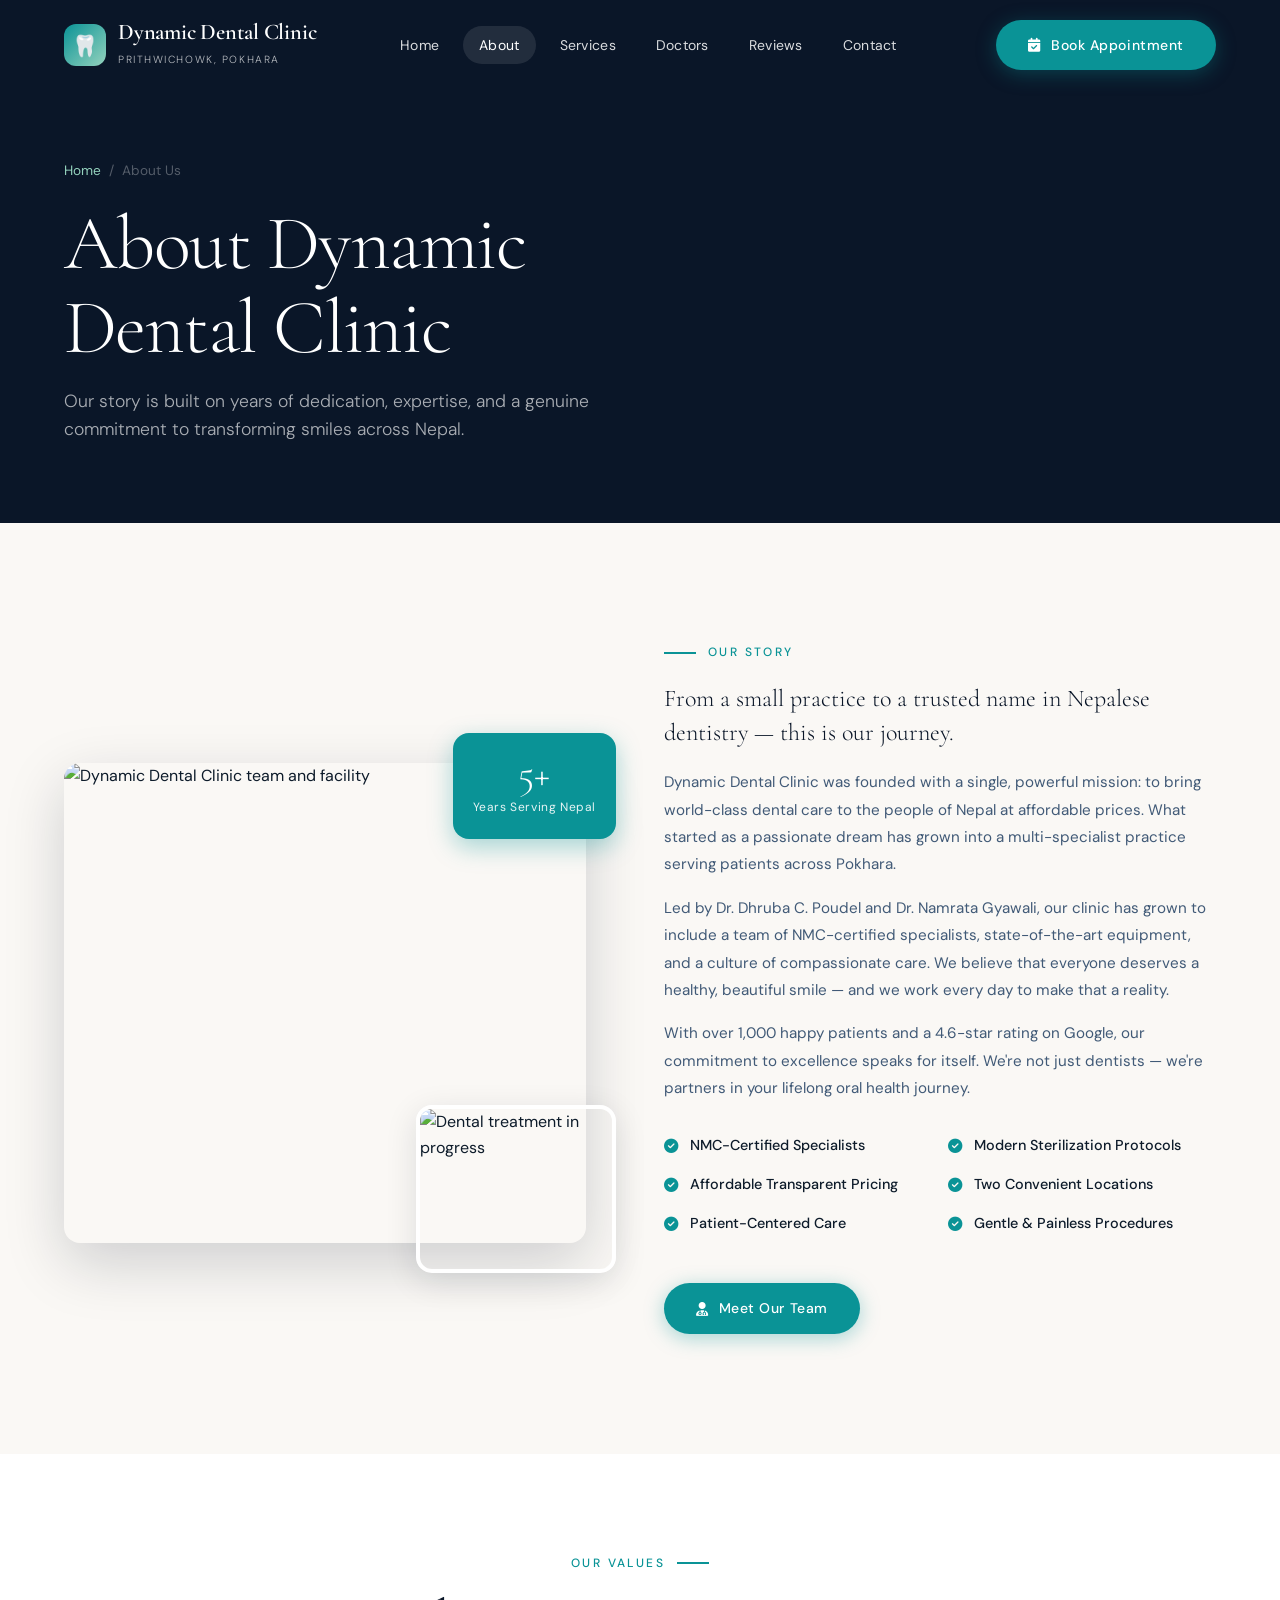
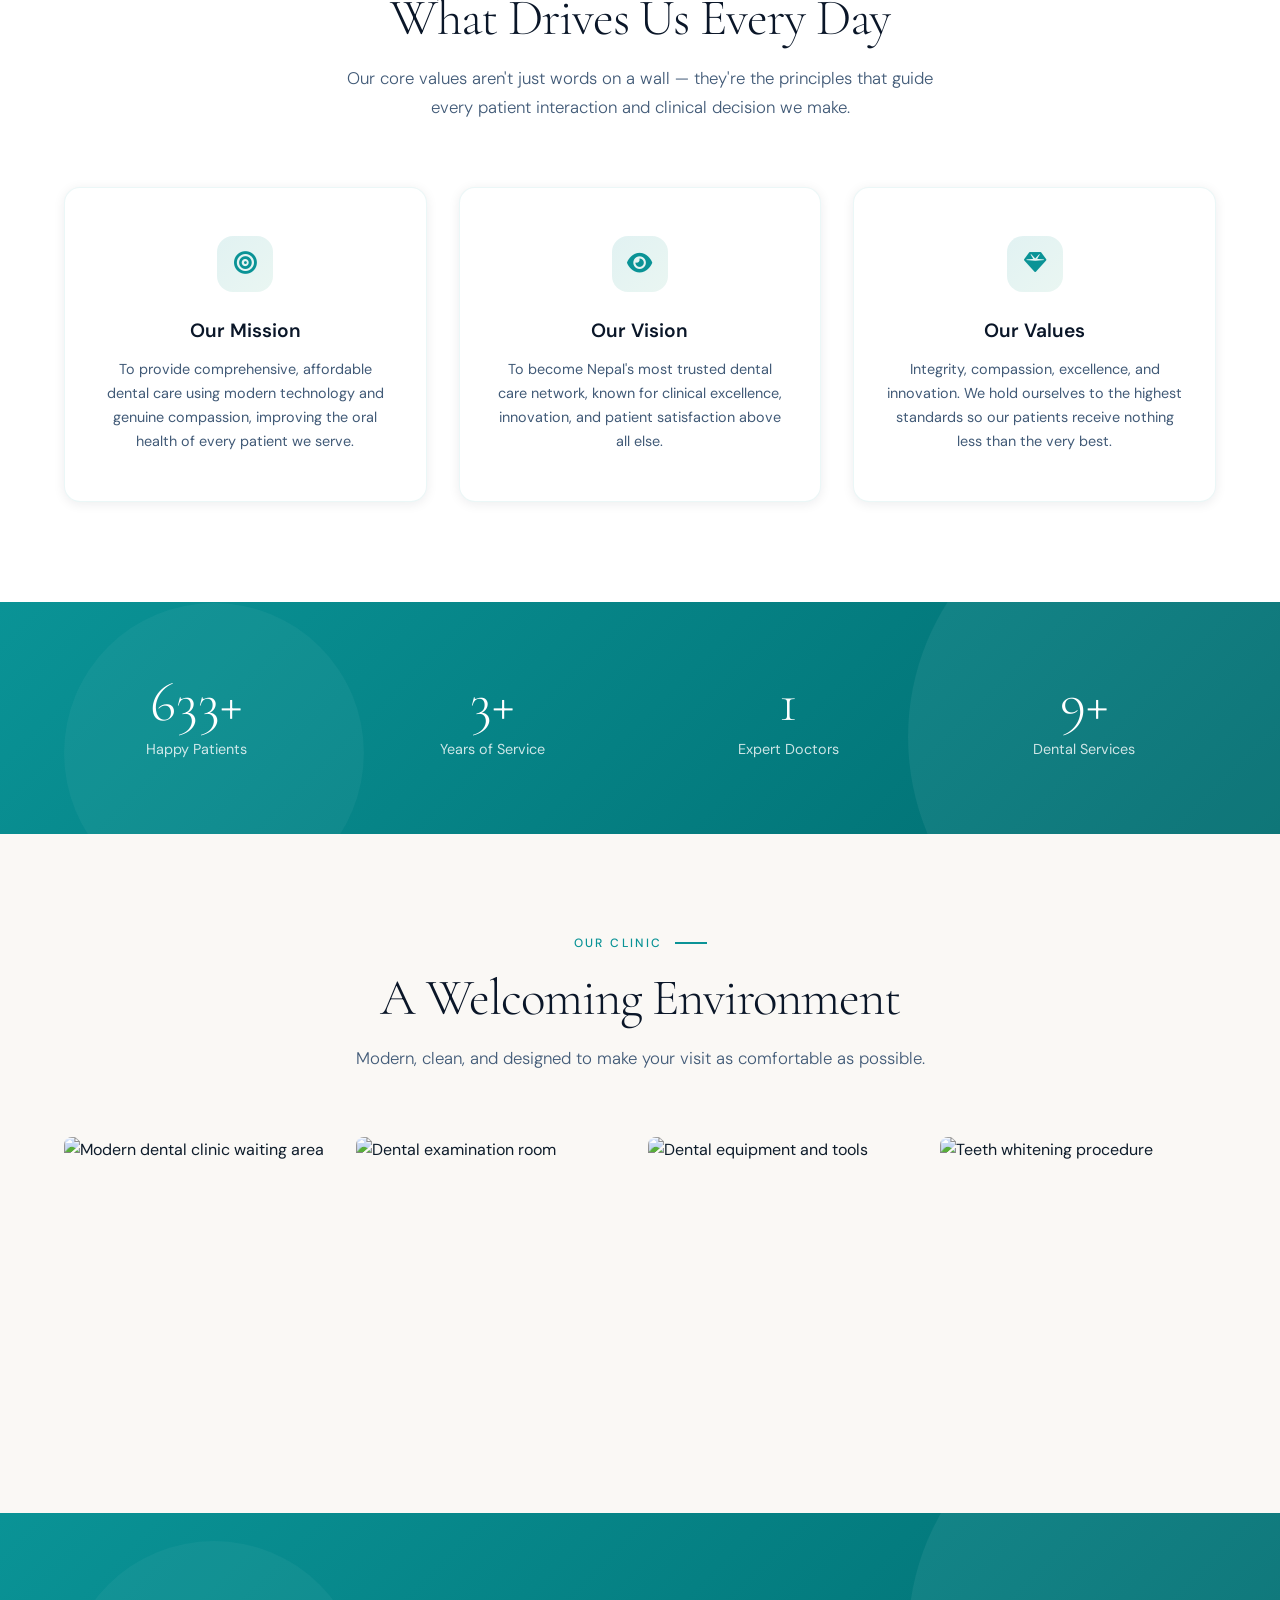
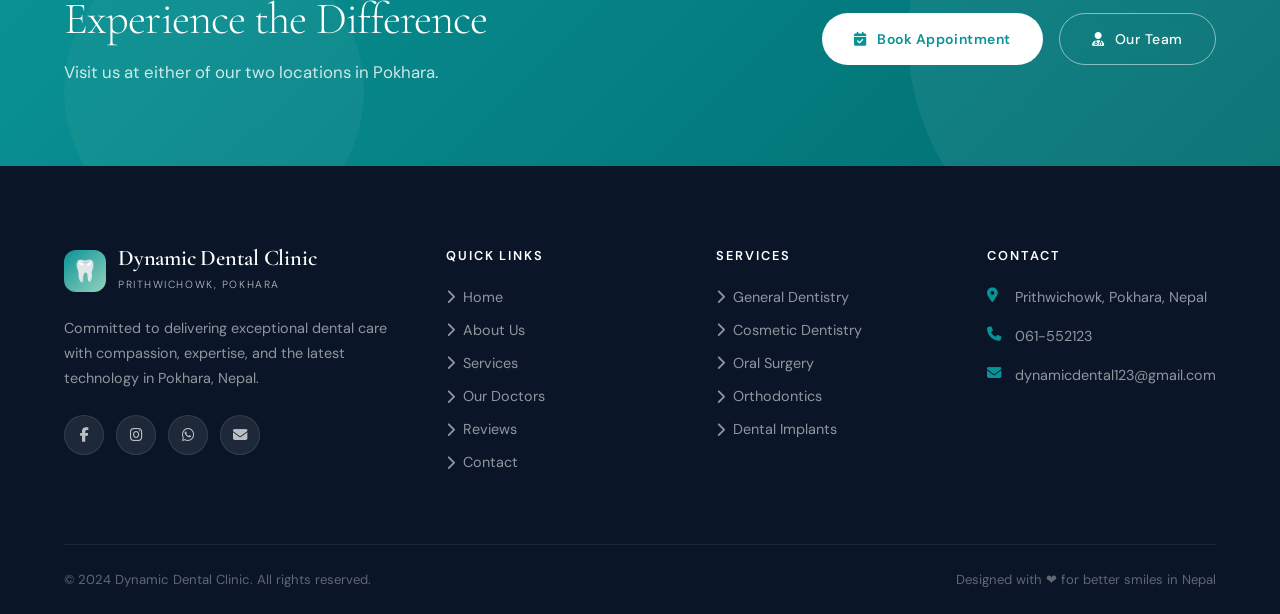
==== commit 44096578: "a" ====
--- a/about.html
+++ b/about.html
@@ -3,8 +3,8 @@
 <head>
   <meta charset="UTF-8" />
   <meta name="viewport" content="width=device-width, initial-scale=1.0" />
-  <meta name="description" content="About Dynamic Dental Clinic - Our story, mission, and values. Expert dental surgeons in Pokhara & Ghorahi, Nepal with over 5 years of trusted service." />
-  <title>About Us | Dynamic Dental Clinic — Pokhara & Ghorahi, Nepal</title>
+  <meta name="description" content="About Dynamic Dental Clinic - Our story, mission, and values. Expert dental surgeons in Pokhara, Nepal with over 5 years of trusted service." />
+  <title>About Us | Dynamic Dental Clinic — Pokhara, Nepal</title>
   <link rel="stylesheet" href="style.css" />
   <link href="https://fonts.googleapis.com/css2?family=Cormorant+Garamond:ital,wght@0,300;0,400;0,600;1,300&family=DM+Sans:ital,wght@0,300;0,400;0,500;1,300&display=swap" rel="stylesheet" />
   <link rel="stylesheet" href="https://cdnjs.cloudflare.com/ajax/libs/font-awesome/6.5.0/css/all.min.css" />
@@ -18,8 +18,8 @@
         <a href="index.html" class="nav-logo">
           <div class="logo-icon">🦷</div>
           <div>
-            <span class="logo-text-main">Dynamic Dental</span>
-            <span class="logo-text-sub">Clinic — Nepal</span>
+            <span class="logo-text-main">Dynamic Dental Clinic</span>
+            <span class="logo-text-sub">Prithwichowk, Pokhara</span>
           </div>
         </a>
         <div class="nav-links">
@@ -83,8 +83,8 @@
         <div class="story-content fade-right">
           <div class="section-label">Our Story</div>
           <p class="story-lead">From a small practice to a trusted name in Nepalese dentistry — this is our journey.</p>
-          <p class="story-text">Dynamic Dental Clinic was founded with a single, powerful mission: to bring world-class dental care to the people of Nepal at affordable prices. What started as a passionate dream has grown into a multi-specialist practice serving patients across Pokhara and Ghorahi.</p>
-          <p class="story-text">Led by Dr. Rashmita Basnet, our clinic has grown to include a team of NMC-certified specialists, state-of-the-art equipment, and a culture of compassionate care. We believe that everyone deserves a healthy, beautiful smile — and we work every day to make that a reality.</p>
+          <p class="story-text">Dynamic Dental Clinic was founded with a single, powerful mission: to bring world-class dental care to the people of Nepal at affordable prices. What started as a passionate dream has grown into a multi-specialist practice serving patients across Pokhara.</p>
+          <p class="story-text">Led by Dr. Dhruba C. Poudel and Dr. Namrata Gyawali, our clinic has grown to include a team of NMC-certified specialists, state-of-the-art equipment, and a culture of compassionate care. We believe that everyone deserves a healthy, beautiful smile — and we work every day to make that a reality.</p>
           <p class="story-text">With over 1,000 happy patients and a 4.6-star rating on Google, our commitment to excellence speaks for itself. We're not just dentists — we're partners in your lifelong oral health journey.</p>
           <div class="story-highlights">
             <div class="highlight-item"><i class="fas fa-check-circle"></i> NMC-Certified Specialists</div>
@@ -191,7 +191,7 @@
       <div class="cta-inner">
         <div class="cta-text">
           <h2 class="display-heading">Experience the Difference</h2>
-          <p>Visit us at either of our two locations in Pokhara or Ghorahi.</p>
+          <p>Visit us at either of our two locations in Pokhara.</p>
         </div>
         <div class="cta-actions">
           <a href="contact.html#appointment" class="btn btn-white">
@@ -213,16 +213,16 @@
           <a href="index.html" class="nav-logo">
             <div class="logo-icon">🦷</div>
             <div>
-              <span class="logo-text-main">Dynamic Dental</span>
-              <span class="logo-text-sub">Clinic — Nepal</span>
+              <span class="logo-text-main">Dynamic Dental Clinic</span>
+              <span class="logo-text-sub">Prithwichowk, Pokhara</span>
             </div>
           </a>
-          <p class="footer-desc">Committed to delivering exceptional dental care with compassion, expertise, and the latest technology in Pokhara and Ghorahi, Nepal.</p>
+          <p class="footer-desc">Committed to delivering exceptional dental care with compassion, expertise, and the latest technology in Pokhara, Nepal.</p>
           <div class="footer-social">
-            <a href="https://www.facebook.com/p/Dynamic-Dental-Clinic-100063474164978/" target="_blank" rel="noopener" class="social-link"><i class="fab fa-facebook-f"></i></a>
+            <a href="#" target="_blank" rel="noopener" class="social-link"><i class="fab fa-facebook-f"></i></a>
             <a href="#" class="social-link"><i class="fab fa-instagram"></i></a>
             <a href="#" class="social-link"><i class="fab fa-whatsapp"></i></a>
-            <a href="mailto:rashmitabasnet70@gmail.com" class="social-link"><i class="fas fa-envelope"></i></a>
+            <a href="mailto:dynamicdental123@gmail.com" class="social-link"><i class="fas fa-envelope"></i></a>
           </div>
         </div>
         <div class="footer-col">
@@ -249,9 +249,9 @@
         <div class="footer-col">
           <h5>Contact</h5>
           <ul class="footer-contact">
-            <li><i class="fas fa-location-dot"></i><span>Newroad, Ghorahi, Nepal 22415</span></li>
-            <li><i class="fas fa-phone"></i><a href="tel:+97782590466">082-590466</a></li>
-            <li><i class="fas fa-envelope"></i><a href="mailto:rashmitabasnet70@gmail.com">rashmitabasnet70@gmail.com</a></li>
+            <li><i class="fas fa-location-dot"></i><span>Prithwichowk, Pokhara, Nepal</span></li>
+            <li><i class="fas fa-phone"></i><a href="tel:+97761552123">061-552123</a></li>
+            <li><i class="fas fa-envelope"></i><a href="mailto:dynamicdental123@gmail.com">dynamicdental123@gmail.com</a></li>
           </ul>
         </div>
       </div>
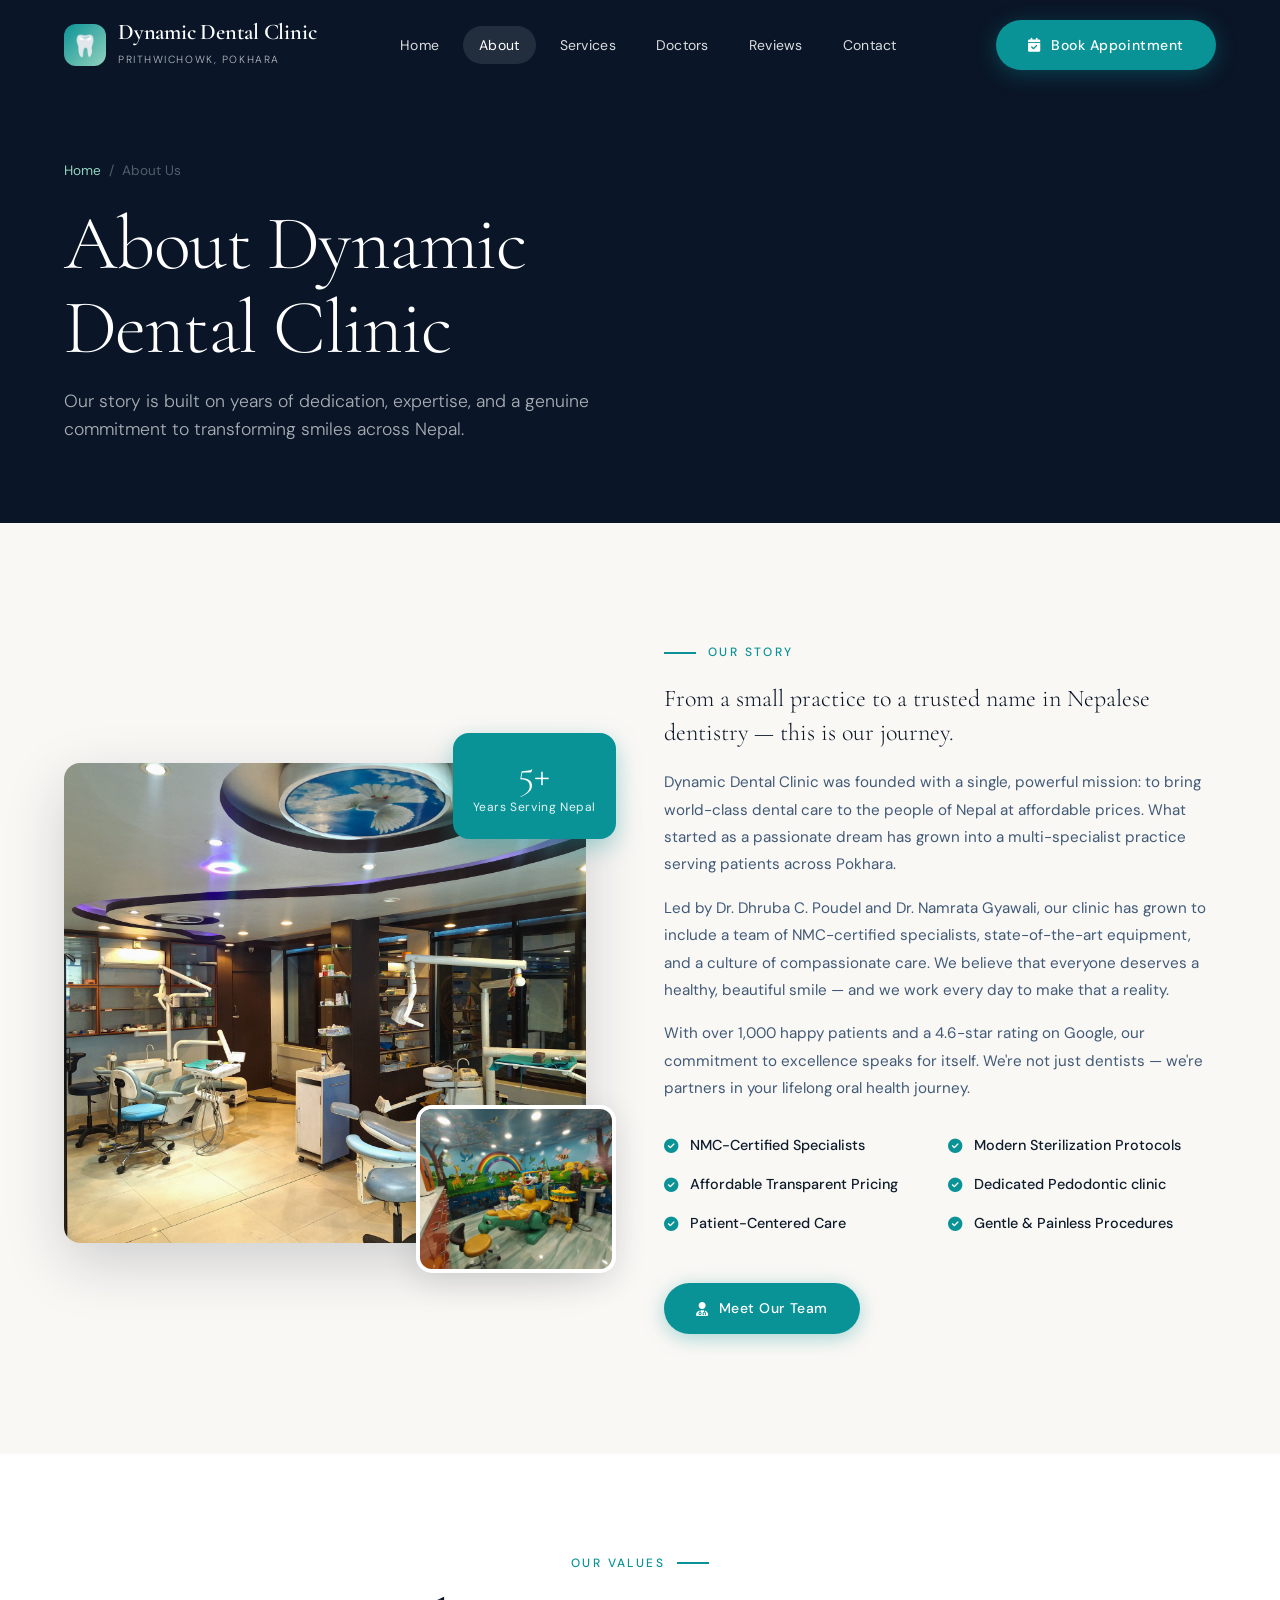
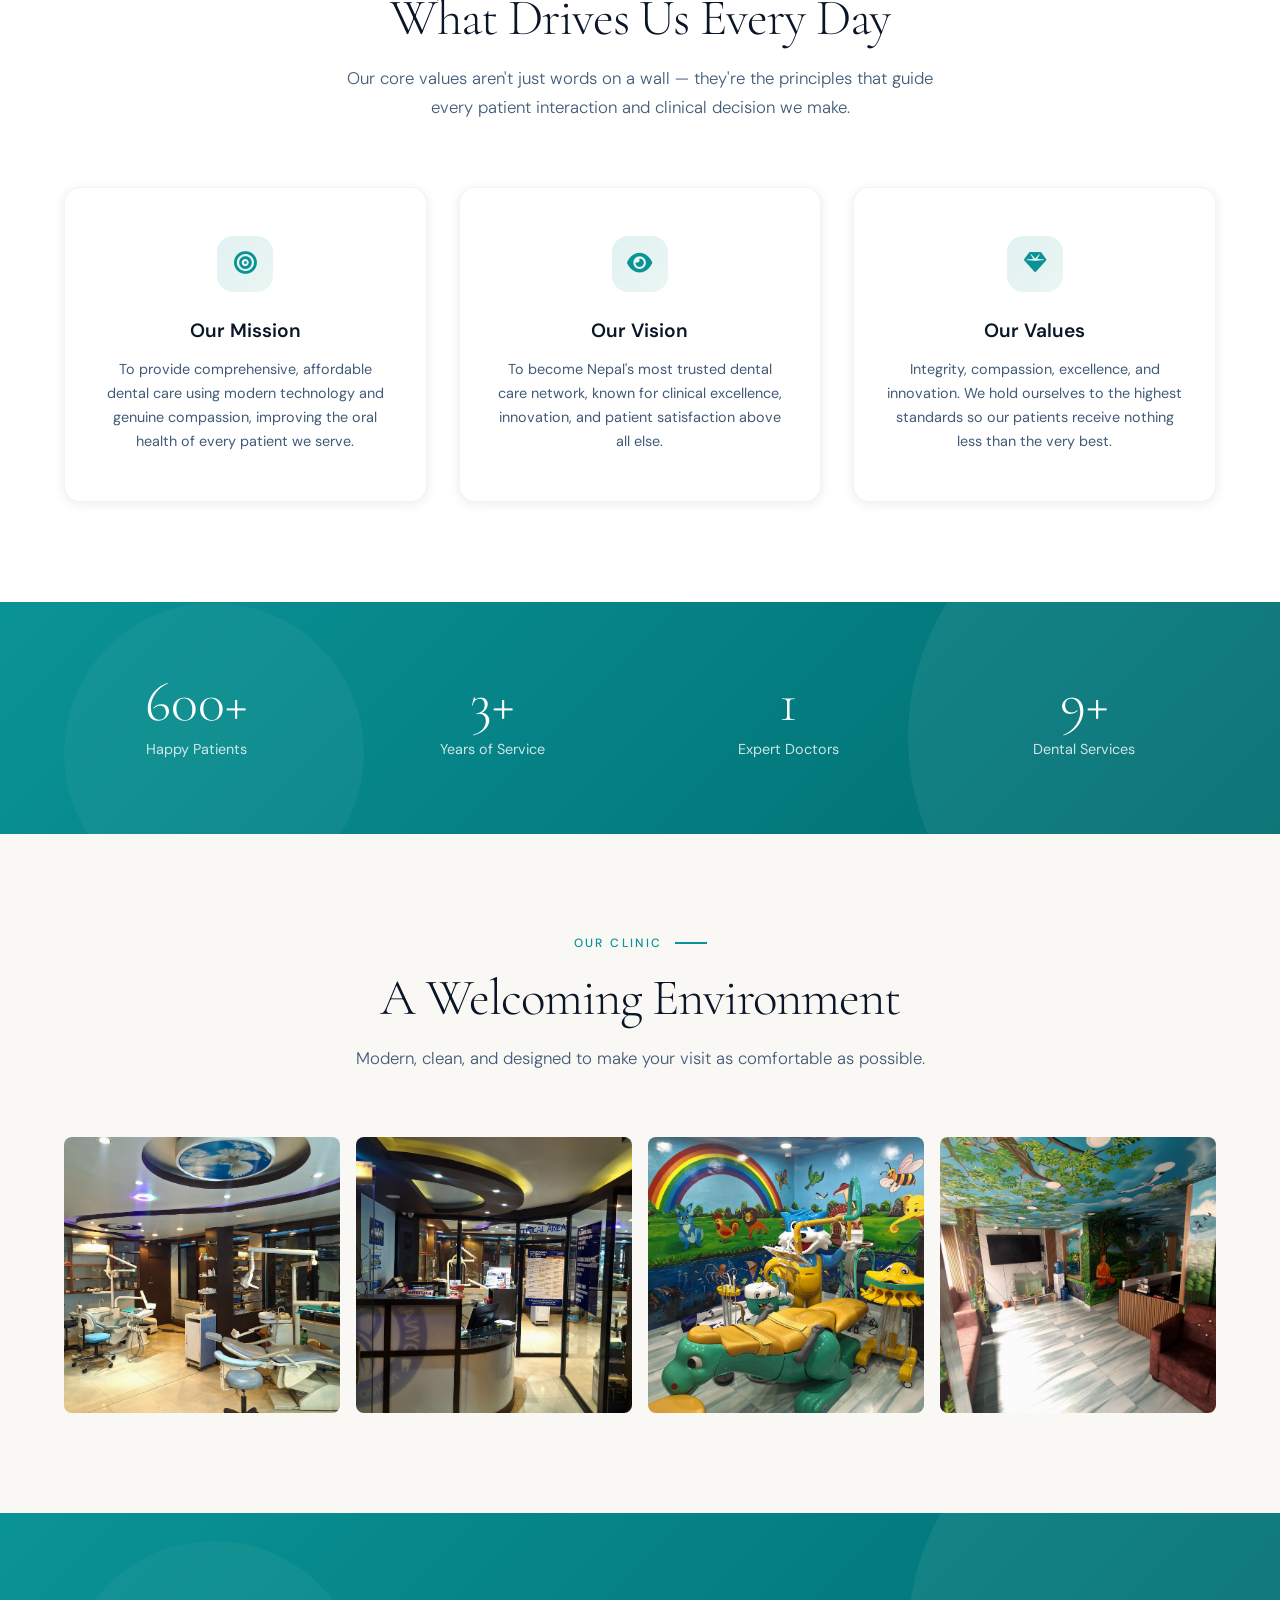
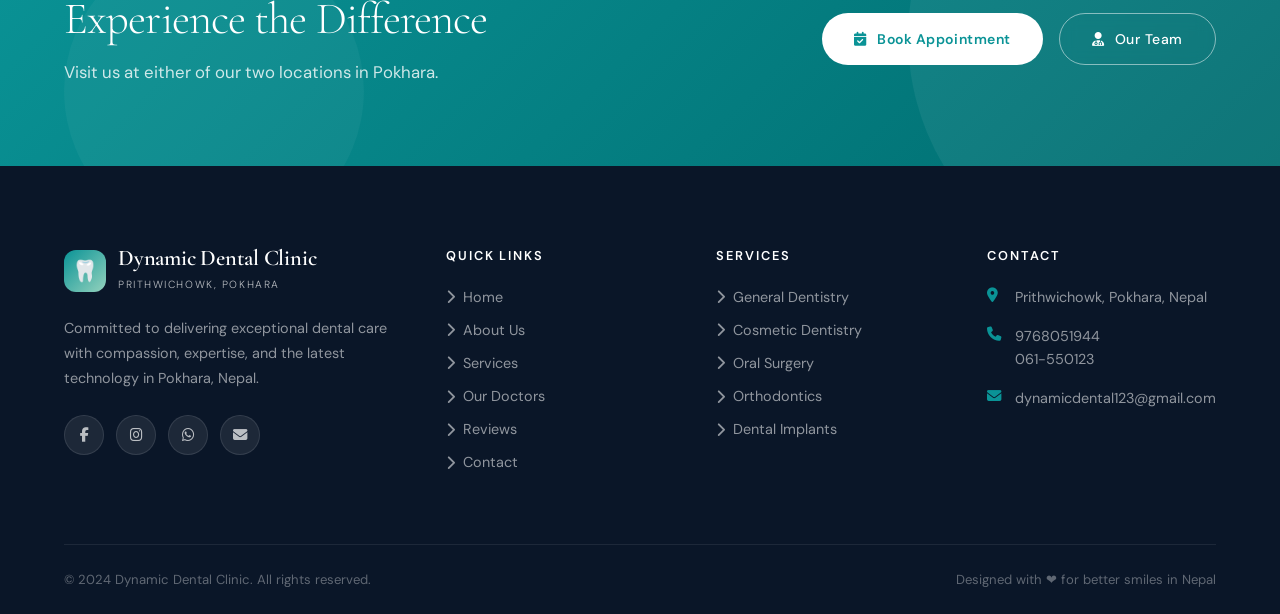
==== commit 35926895: "a" ====
--- a/about.html
+++ b/about.html
@@ -70,10 +70,10 @@
       <div class="grid-2">
         <div class="story-image-stack fade-left">
           <div class="story-img-main">
-            <img src="https://images.unsplash.com/photo-1629909615957-be38d48fbbe4?w=800&q=80" alt="Dynamic Dental Clinic team and facility" loading="lazy" />
+            <img src="./assets/mainnarrow.jpg" alt="Dynamic Dental Clinic team and facility" loading="lazy" />
           </div>
           <div class="story-img-accent">
-            <img src="https://images.unsplash.com/photo-1588776814546-1ffcf47267a5?w=400&q=80" alt="Dental treatment in progress" loading="lazy" />
+            <img src="./assets/pedowide.jpg" alt="Dental treatment in progress" loading="lazy" />
           </div>
           <div class="experience-badge">
             <strong>5+</strong>
@@ -90,7 +90,7 @@
             <div class="highlight-item"><i class="fas fa-check-circle"></i> NMC-Certified Specialists</div>
             <div class="highlight-item"><i class="fas fa-check-circle"></i> Modern Sterilization Protocols</div>
             <div class="highlight-item"><i class="fas fa-check-circle"></i> Affordable Transparent Pricing</div>
-            <div class="highlight-item"><i class="fas fa-check-circle"></i> Two Convenient Locations</div>
+            <div class="highlight-item"><i class="fas fa-check-circle"></i> Dedicated Pedodontic clinic</div>
             <div class="highlight-item"><i class="fas fa-check-circle"></i> Patient-Centered Care</div>
             <div class="highlight-item"><i class="fas fa-check-circle"></i> Gentle & Painless Procedures</div>
           </div>
@@ -170,16 +170,16 @@
       </div>
       <div class="clinic-gallery fade-up" style="margin-top:48px;">
         <div class="gallery-item">
-          <img src="https://images.unsplash.com/photo-1606811841689-23dfddce3e95?w=400&q=80" alt="Modern dental clinic waiting area" loading="lazy" />
-        </div>
-        <div class="gallery-item">
-          <img src="https://images.unsplash.com/photo-1609840114035-3c981b782dfe?w=400&q=80" alt="Dental examination room" loading="lazy" />
-        </div>
-        <div class="gallery-item">
-          <img src="https://images.unsplash.com/photo-1629909615957-be38d48fbbe4?w=400&q=80" alt="Dental equipment and tools" loading="lazy" />
-        </div>
-        <div class="gallery-item">
-          <img src="https://images.unsplash.com/photo-1598256989800-fe5f95da9787?w=400&q=80" alt="Teeth whitening procedure" loading="lazy" />
+          <img src="./assets/mainnarrow.jpg" alt="Modern dental clinic waiting area" loading="lazy" />
+        </div>
+        <div class="gallery-item">
+          <img src="./assets/receptionmain.jpg" alt="Dental examination room" loading="lazy" />
+        </div>
+        <div class="gallery-item">
+          <img src="./assets/pedonarrow.jpg" alt="Dental equipment and tools" loading="lazy" />
+        </div>
+        <div class="gallery-item">
+          <img src="./assets/lobbytv.jpg" alt="Teeth whitening procedure" loading="lazy" />
         </div>
       </div>
     </div>
@@ -250,7 +250,13 @@
           <h5>Contact</h5>
           <ul class="footer-contact">
             <li><i class="fas fa-location-dot"></i><span>Prithwichowk, Pokhara, Nepal</span></li>
-            <li><i class="fas fa-phone"></i><a href="tel:+97761552123">061-552123</a></li>
+            <li>
+              <i class="fas fa-phone"></i>
+              <div>
+                <a href="tel:+9779768051944">9768051944</a><br/>
+                <a href="tel:+97761550123">061-550123</a>
+              </div>
+            </li>
             <li><i class="fas fa-envelope"></i><a href="mailto:dynamicdental123@gmail.com">dynamicdental123@gmail.com</a></li>
           </ul>
         </div>
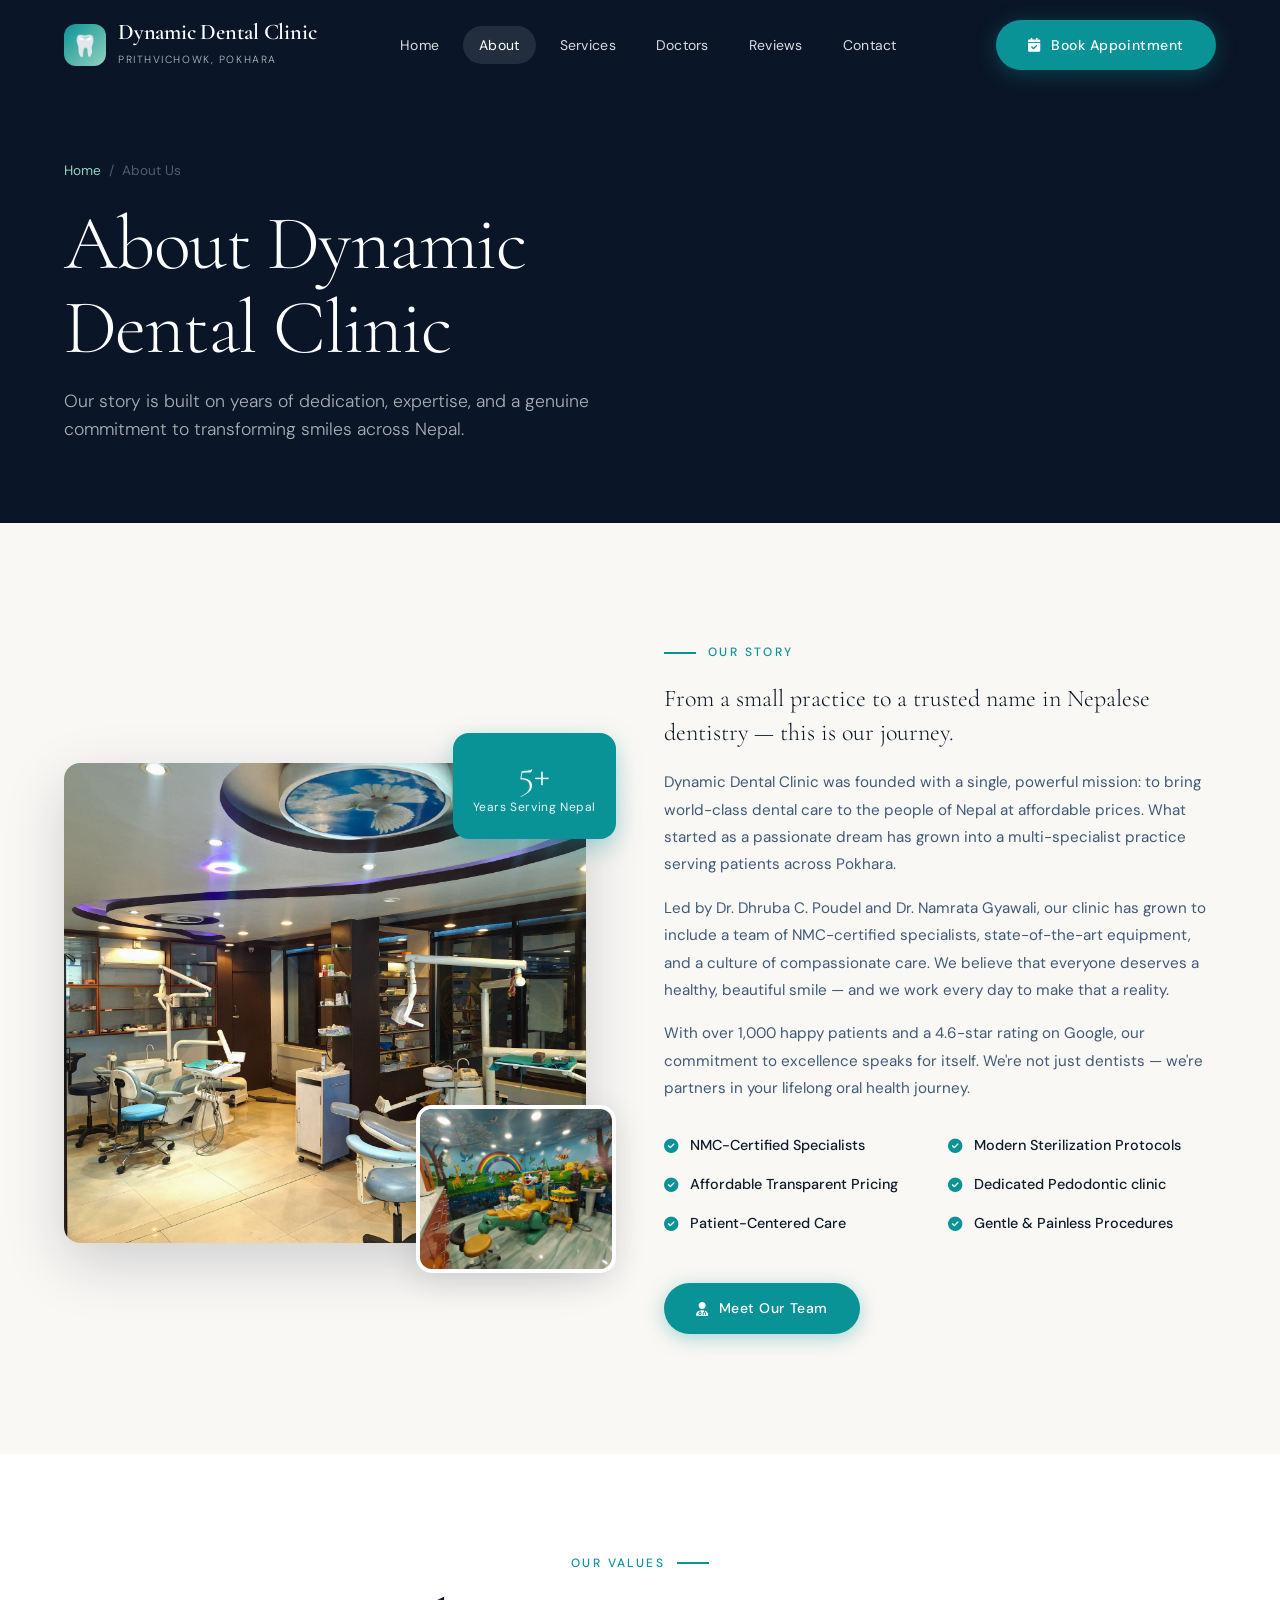
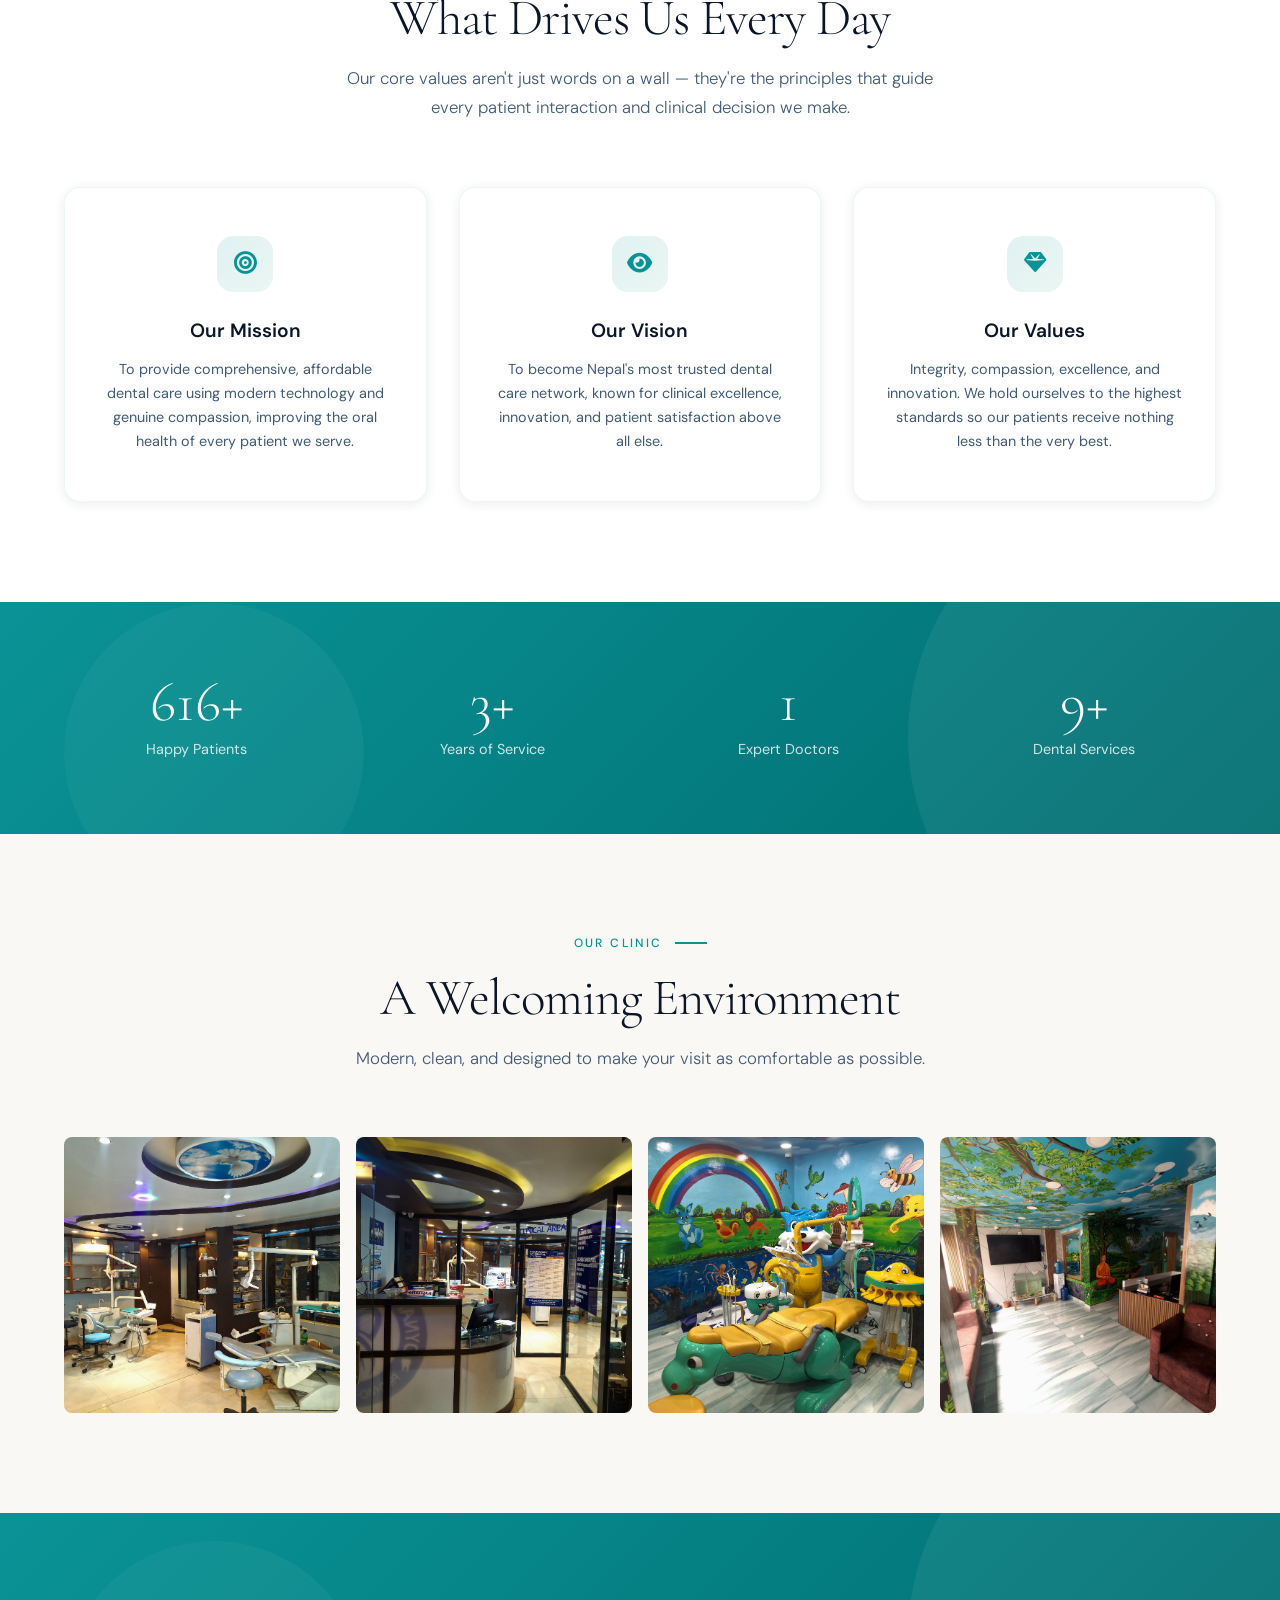
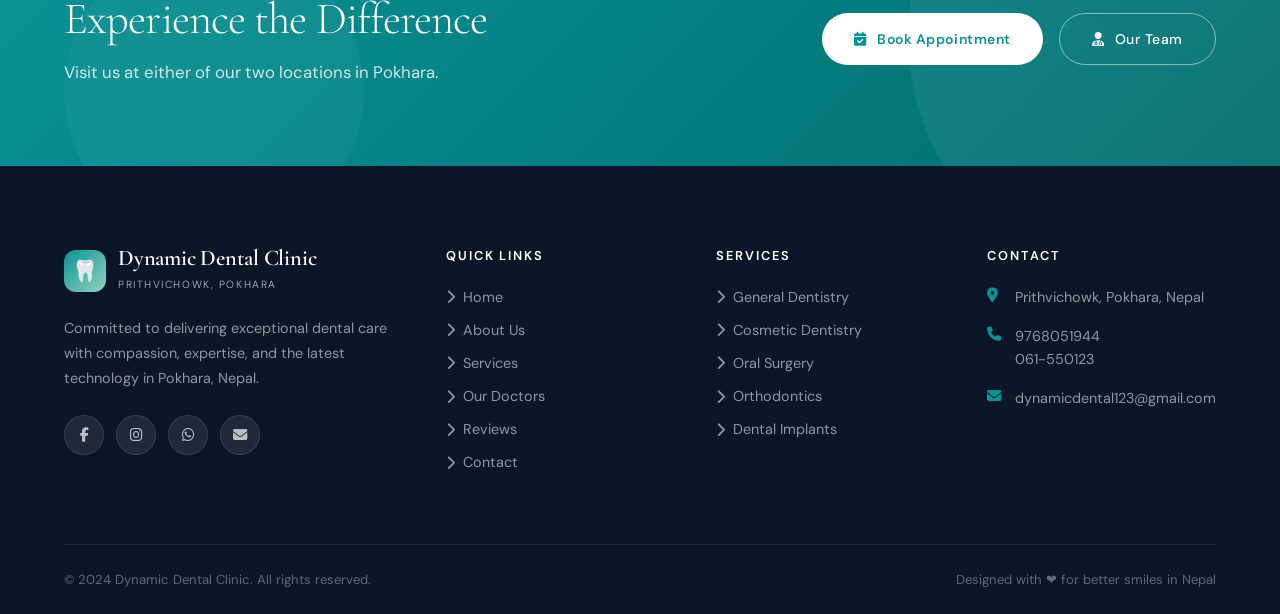
==== commit 87ab33f5: "a" ====
--- a/about.html
+++ b/about.html
@@ -19,7 +19,7 @@
           <div class="logo-icon">🦷</div>
           <div>
             <span class="logo-text-main">Dynamic Dental Clinic</span>
-            <span class="logo-text-sub">Prithwichowk, Pokhara</span>
+            <span class="logo-text-sub">Prithvichowk, Pokhara</span>
           </div>
         </a>
         <div class="nav-links">
@@ -214,7 +214,7 @@
             <div class="logo-icon">🦷</div>
             <div>
               <span class="logo-text-main">Dynamic Dental Clinic</span>
-              <span class="logo-text-sub">Prithwichowk, Pokhara</span>
+              <span class="logo-text-sub">Prithvichowk, Pokhara</span>
             </div>
           </a>
           <p class="footer-desc">Committed to delivering exceptional dental care with compassion, expertise, and the latest technology in Pokhara, Nepal.</p>
@@ -249,7 +249,7 @@
         <div class="footer-col">
           <h5>Contact</h5>
           <ul class="footer-contact">
-            <li><i class="fas fa-location-dot"></i><span>Prithwichowk, Pokhara, Nepal</span></li>
+            <li><i class="fas fa-location-dot"></i><span>Prithvichowk, Pokhara, Nepal</span></li>
             <li>
               <i class="fas fa-phone"></i>
               <div>
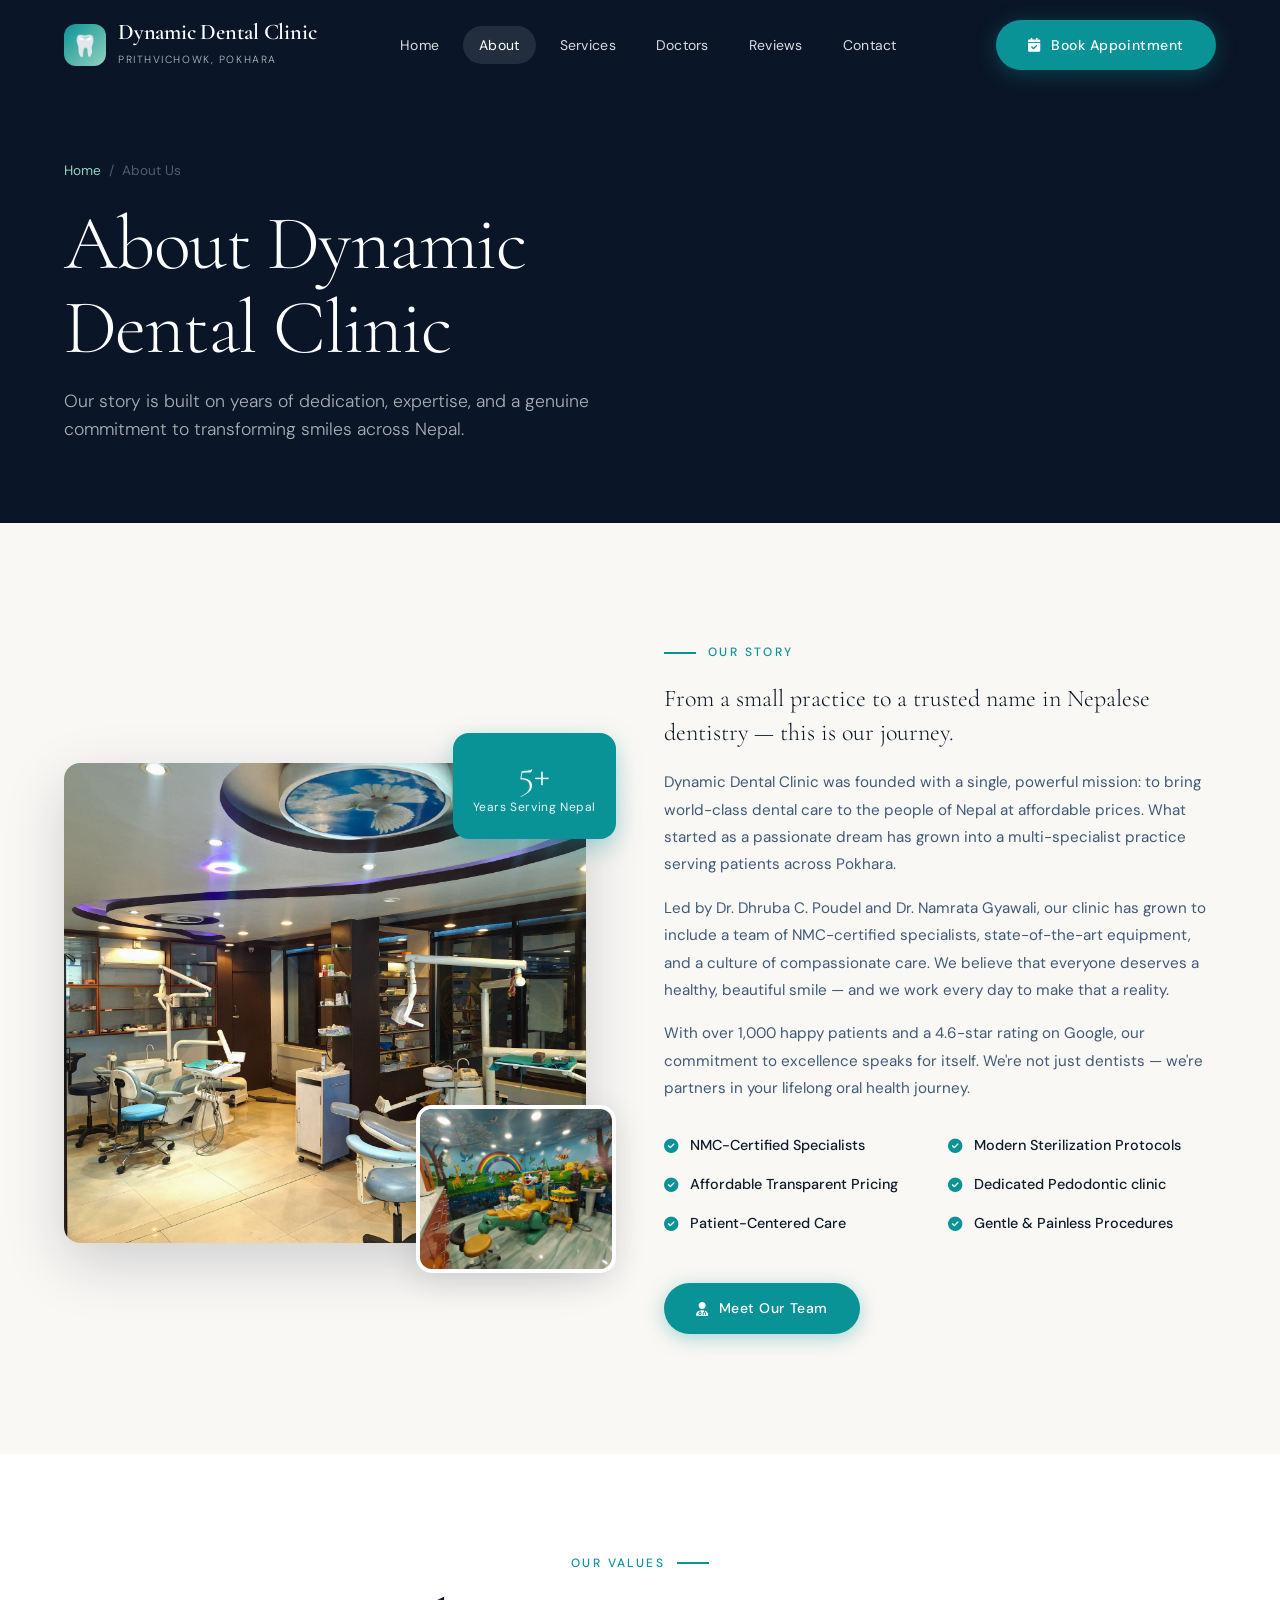
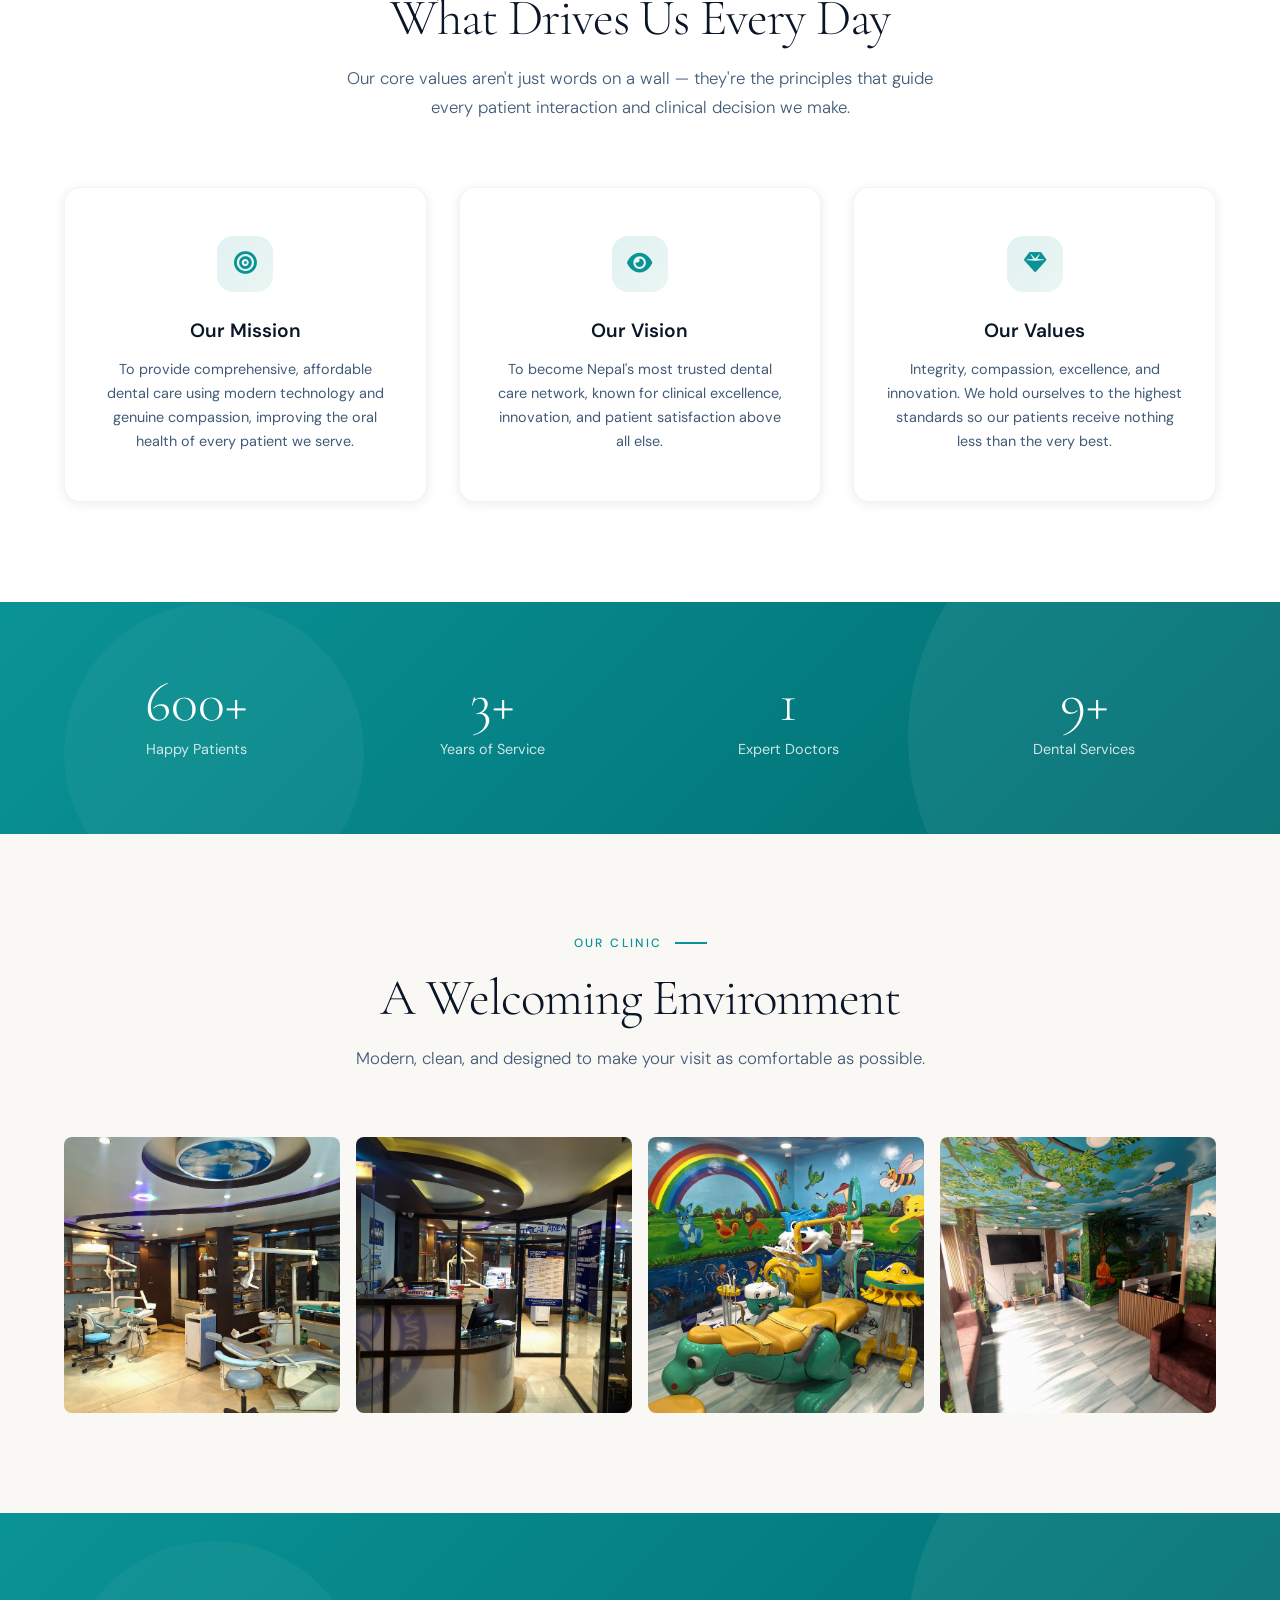
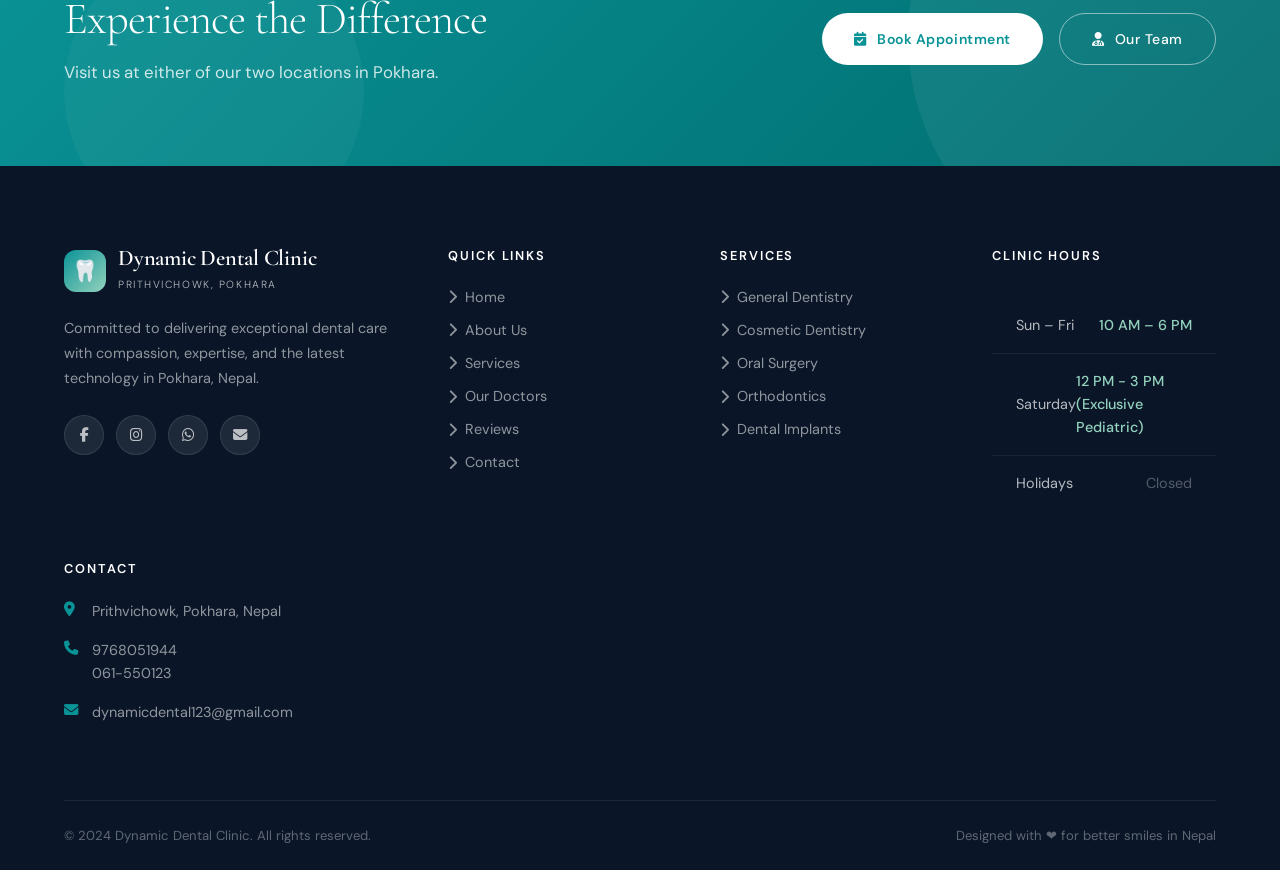
==== commit bf00e590: "Add clinic hours section to about.html" ====
--- a/about.html
+++ b/about.html
@@ -247,6 +247,14 @@
           </ul>
         </div>
         <div class="footer-col">
+          <h5>Clinic Hours</h5>
+          <div class="hours-table">
+            <div class="hours-row"><span class="day">Sun – Fri</span><span class="time">10 AM – 6 PM</span></div>
+            <div class="hours-row"><span class="day">Saturday</span><span class="time">12 PM - 3 PM (Exclusive Pediatric)</span></div>
+            <div class="hours-row"><span class="day">Holidays</span><span class="closed">Closed</span></div>
+          </div>
+        </div>
+        <div class="footer-col">
           <h5>Contact</h5>
           <ul class="footer-contact">
             <li><i class="fas fa-location-dot"></i><span>Prithvichowk, Pokhara, Nepal</span></li>
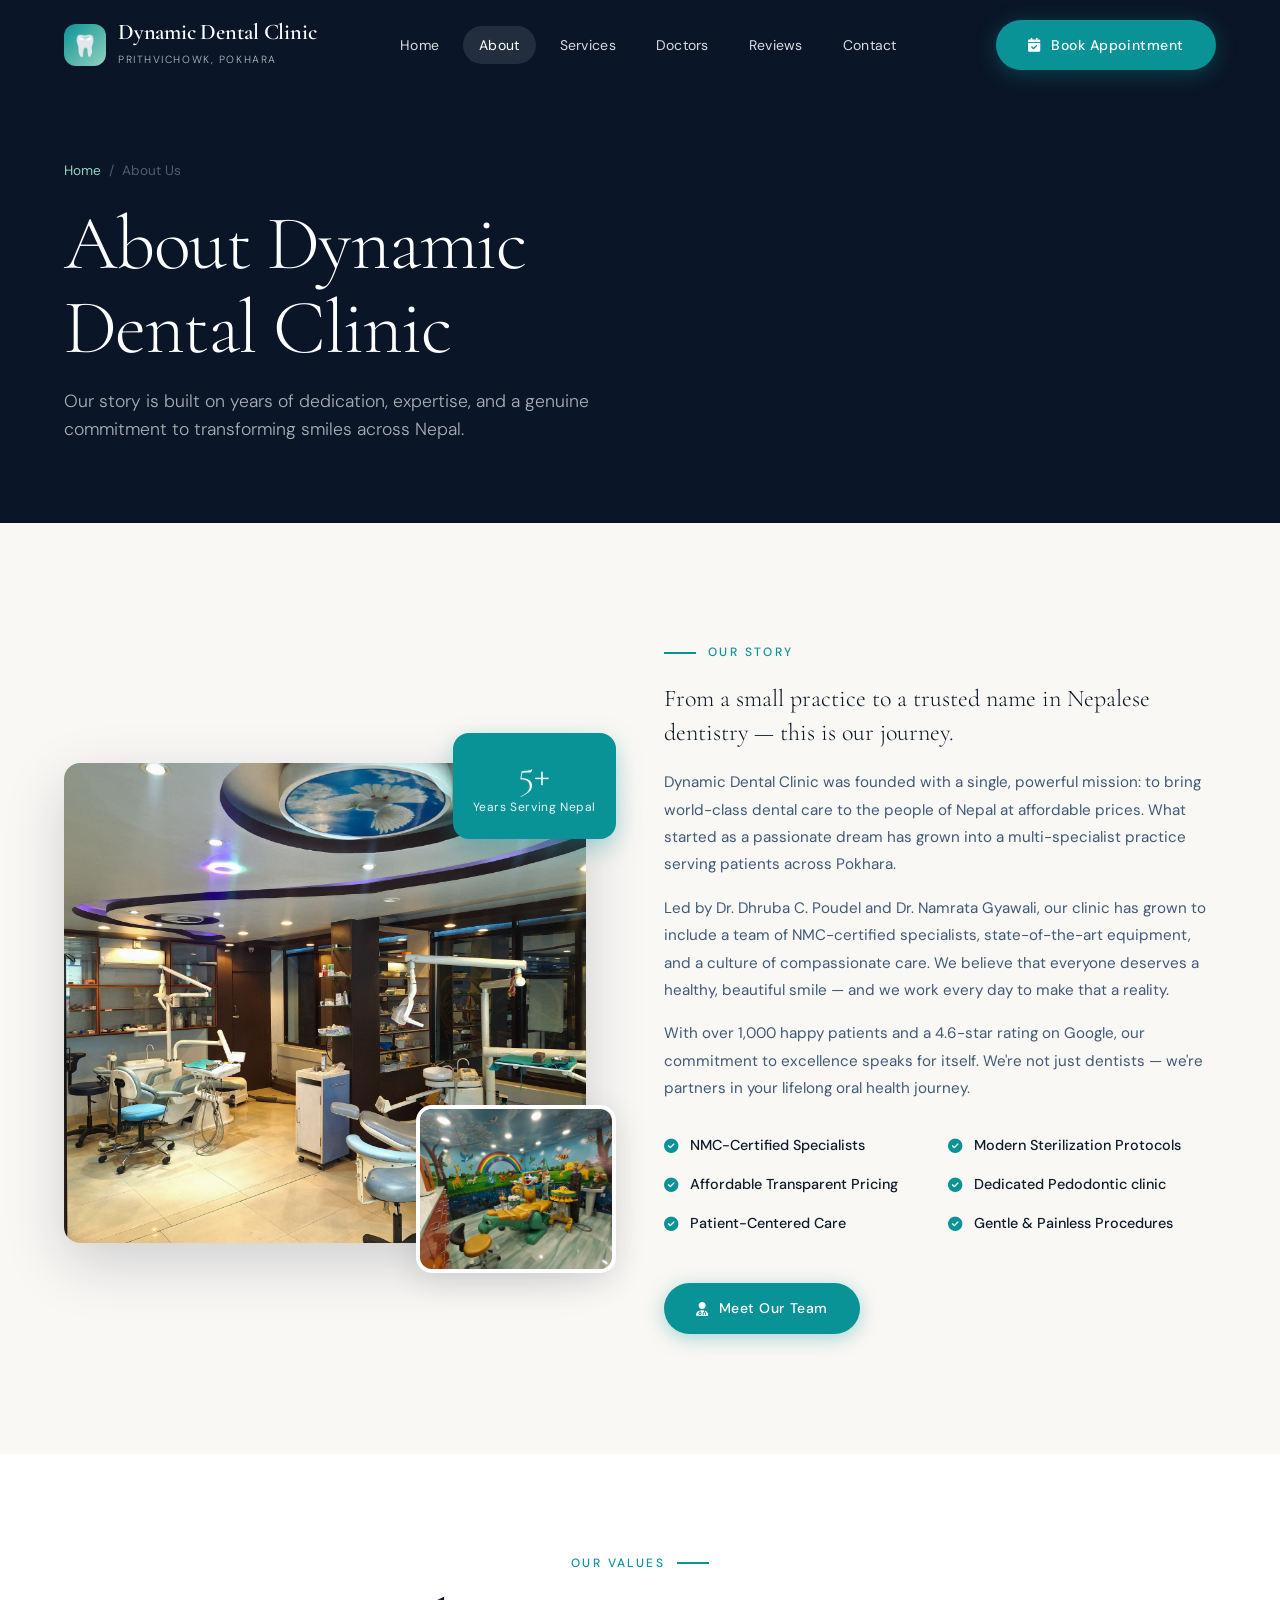
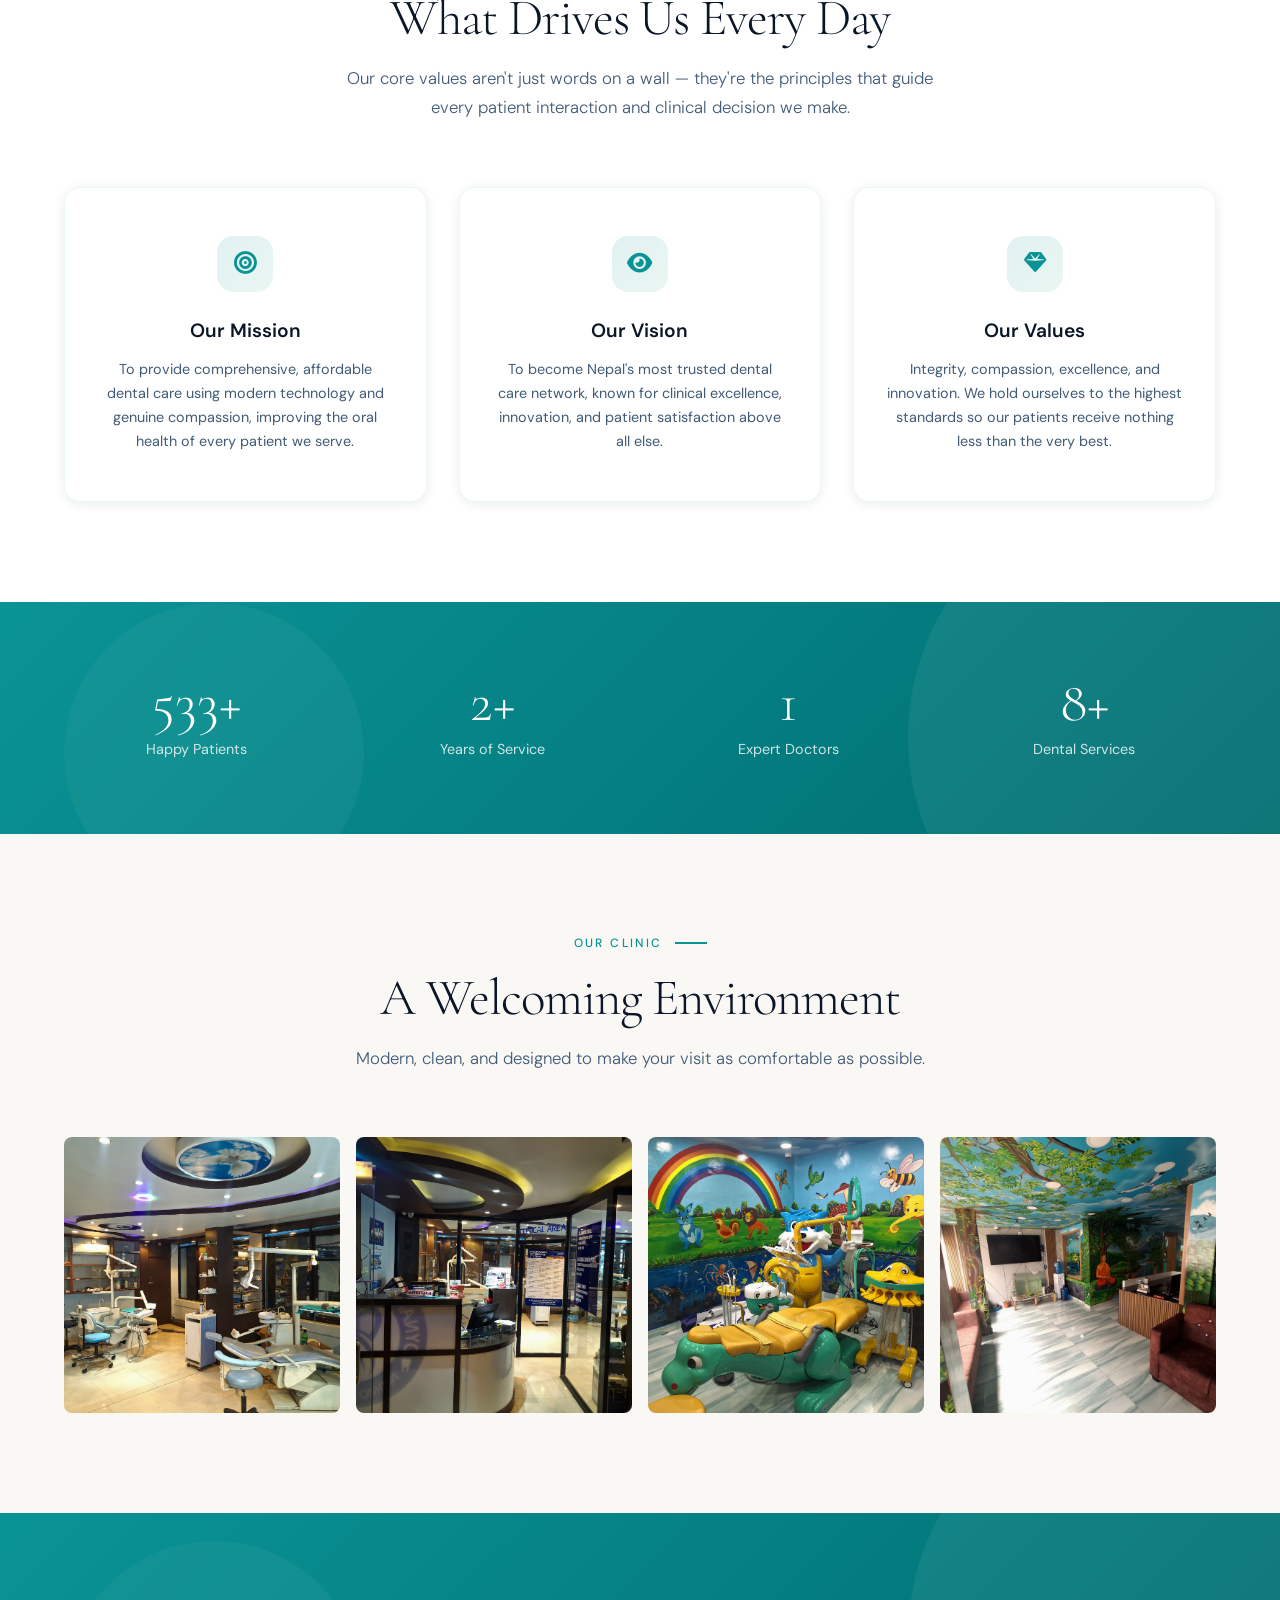
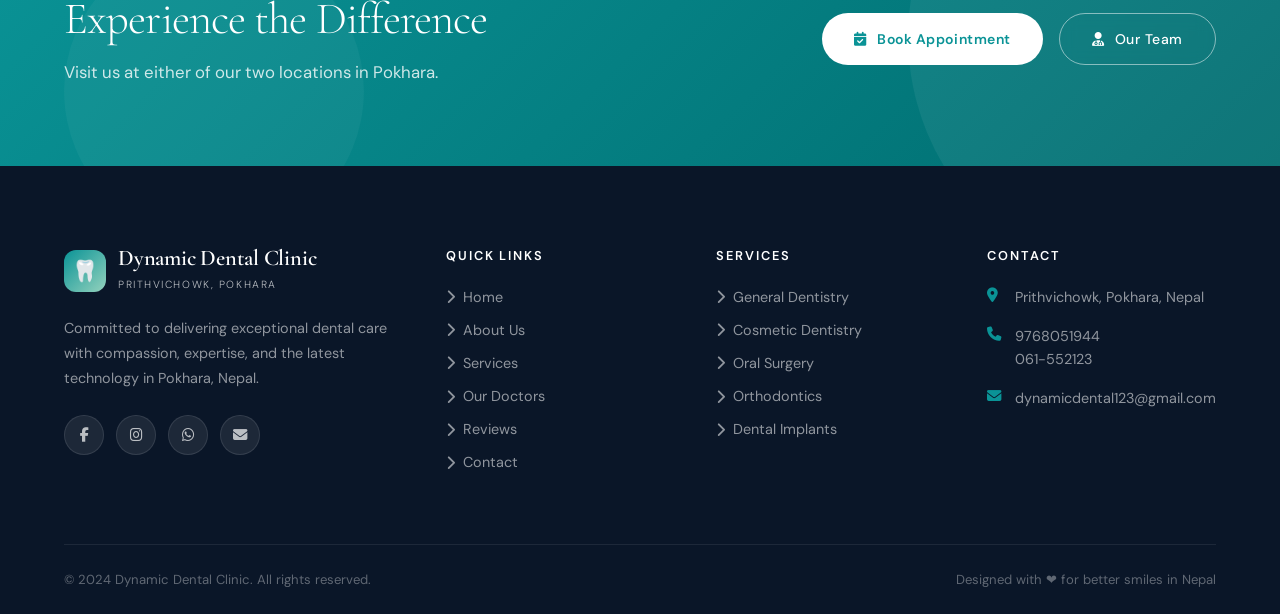
==== commit 57690e9b: "a" ====
--- a/about.html
+++ b/about.html
@@ -247,14 +247,6 @@
           </ul>
         </div>
         <div class="footer-col">
-          <h5>Clinic Hours</h5>
-          <div class="hours-table">
-            <div class="hours-row"><span class="day">Sun – Fri</span><span class="time">10 AM – 6 PM</span></div>
-            <div class="hours-row"><span class="day">Saturday</span><span class="time">12 PM - 3 PM (Exclusive Pediatric)</span></div>
-            <div class="hours-row"><span class="day">Holidays</span><span class="closed">Closed</span></div>
-          </div>
-        </div>
-        <div class="footer-col">
           <h5>Contact</h5>
           <ul class="footer-contact">
             <li><i class="fas fa-location-dot"></i><span>Prithvichowk, Pokhara, Nepal</span></li>
@@ -262,7 +254,7 @@
               <i class="fas fa-phone"></i>
               <div>
                 <a href="tel:+9779768051944">9768051944</a><br/>
-                <a href="tel:+97761550123">061-550123</a>
+                <a href="tel:+97761550123">061-552123</a>
               </div>
             </li>
             <li><i class="fas fa-envelope"></i><a href="mailto:dynamicdental123@gmail.com">dynamicdental123@gmail.com</a></li>
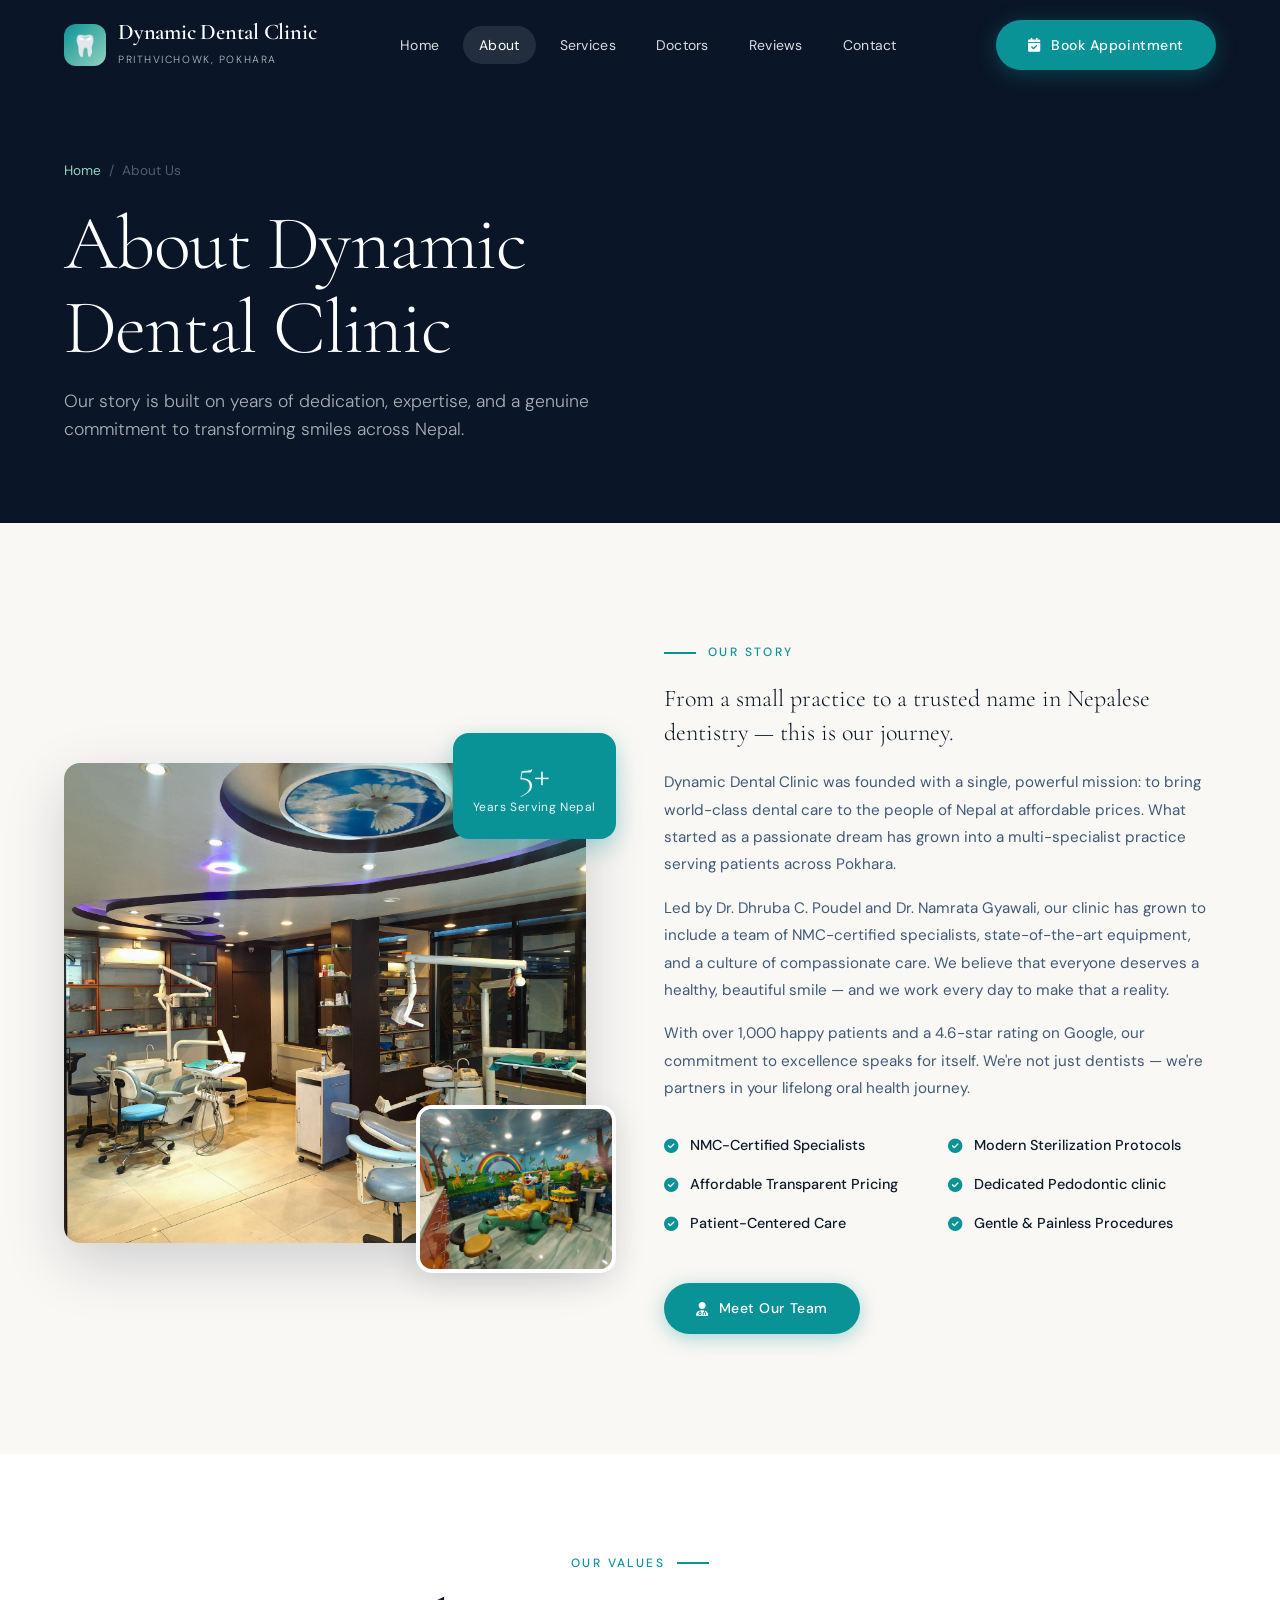
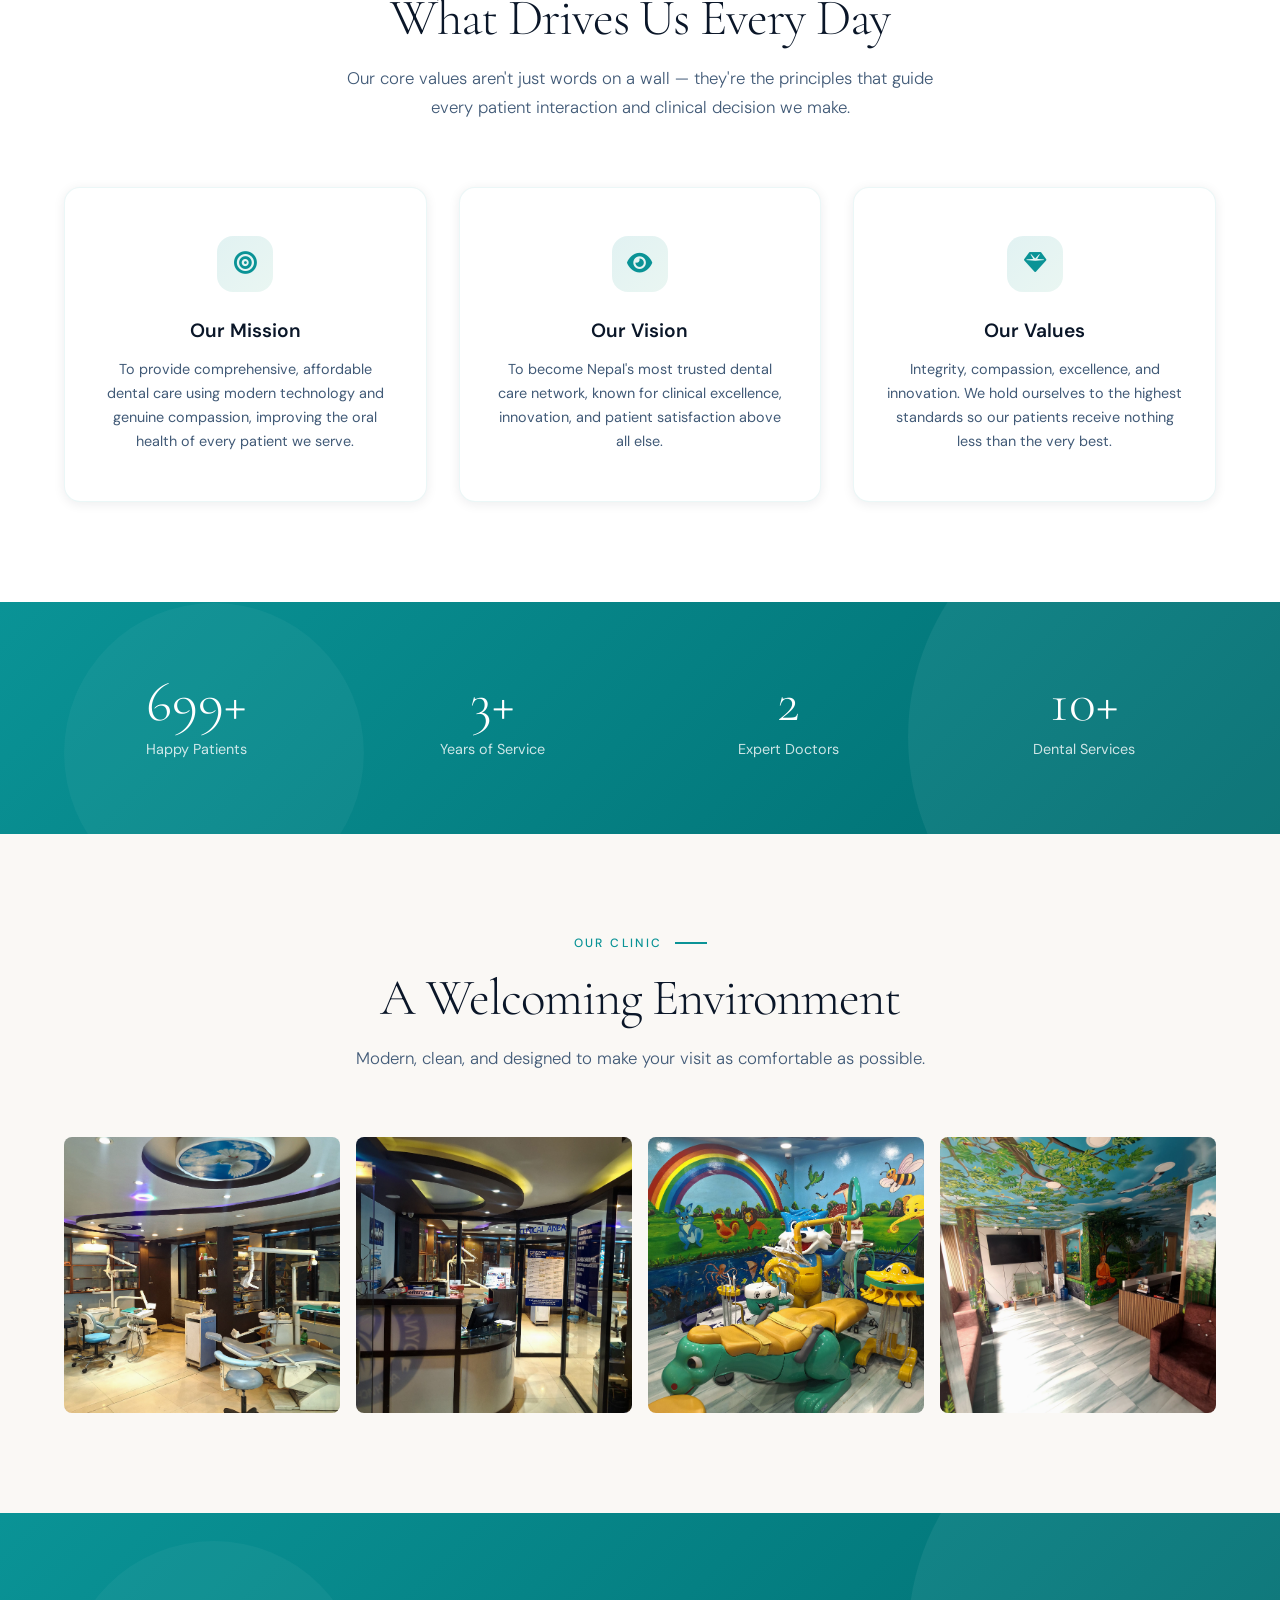
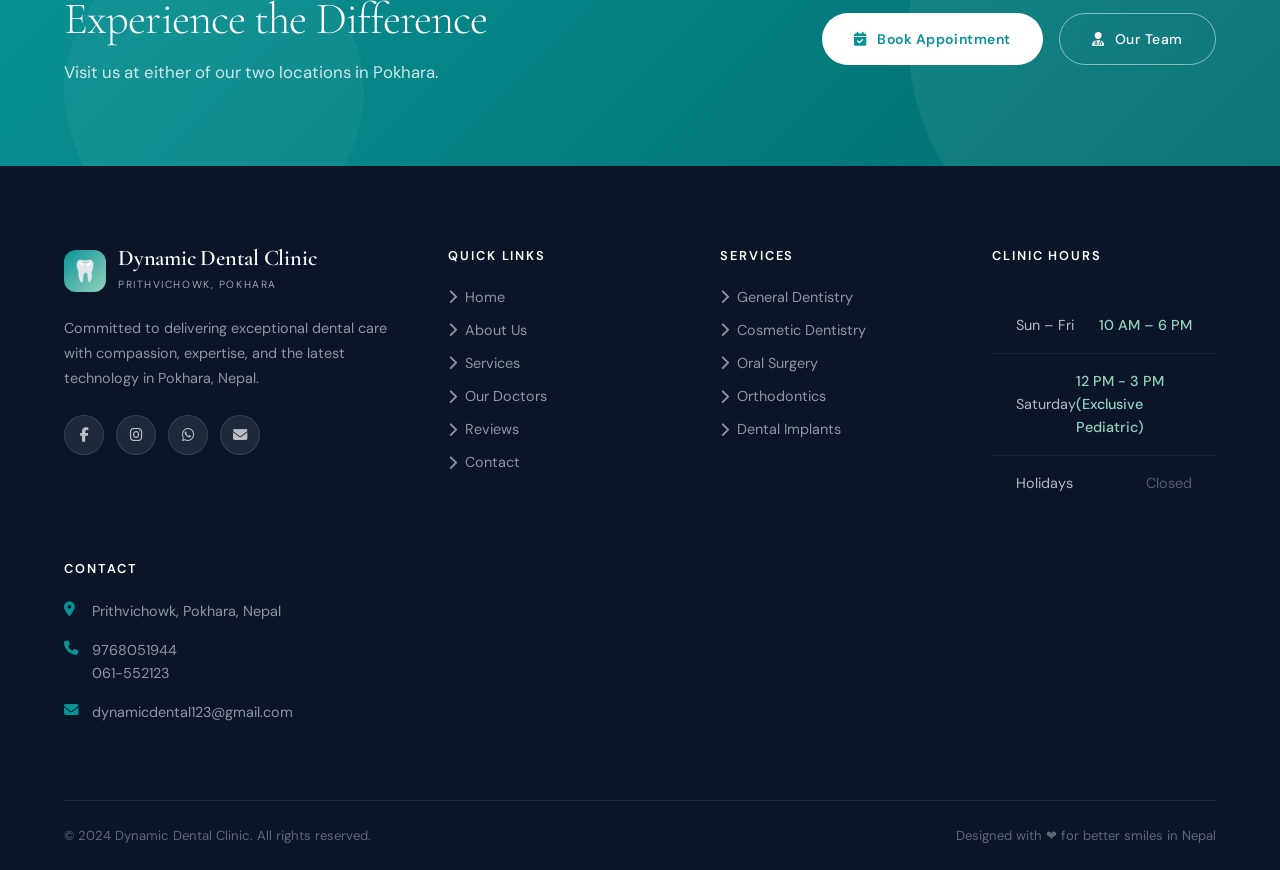
==== commit 70053a8f: "Merge branch 'main' of https://github.com/rajatcj/dynamicdental" ====
--- a/about.html
+++ b/about.html
@@ -247,6 +247,14 @@
           </ul>
         </div>
         <div class="footer-col">
+          <h5>Clinic Hours</h5>
+          <div class="hours-table">
+            <div class="hours-row"><span class="day">Sun – Fri</span><span class="time">10 AM – 6 PM</span></div>
+            <div class="hours-row"><span class="day">Saturday</span><span class="time">12 PM - 3 PM (Exclusive Pediatric)</span></div>
+            <div class="hours-row"><span class="day">Holidays</span><span class="closed">Closed</span></div>
+          </div>
+        </div>
+        <div class="footer-col">
           <h5>Contact</h5>
           <ul class="footer-contact">
             <li><i class="fas fa-location-dot"></i><span>Prithvichowk, Pokhara, Nepal</span></li>
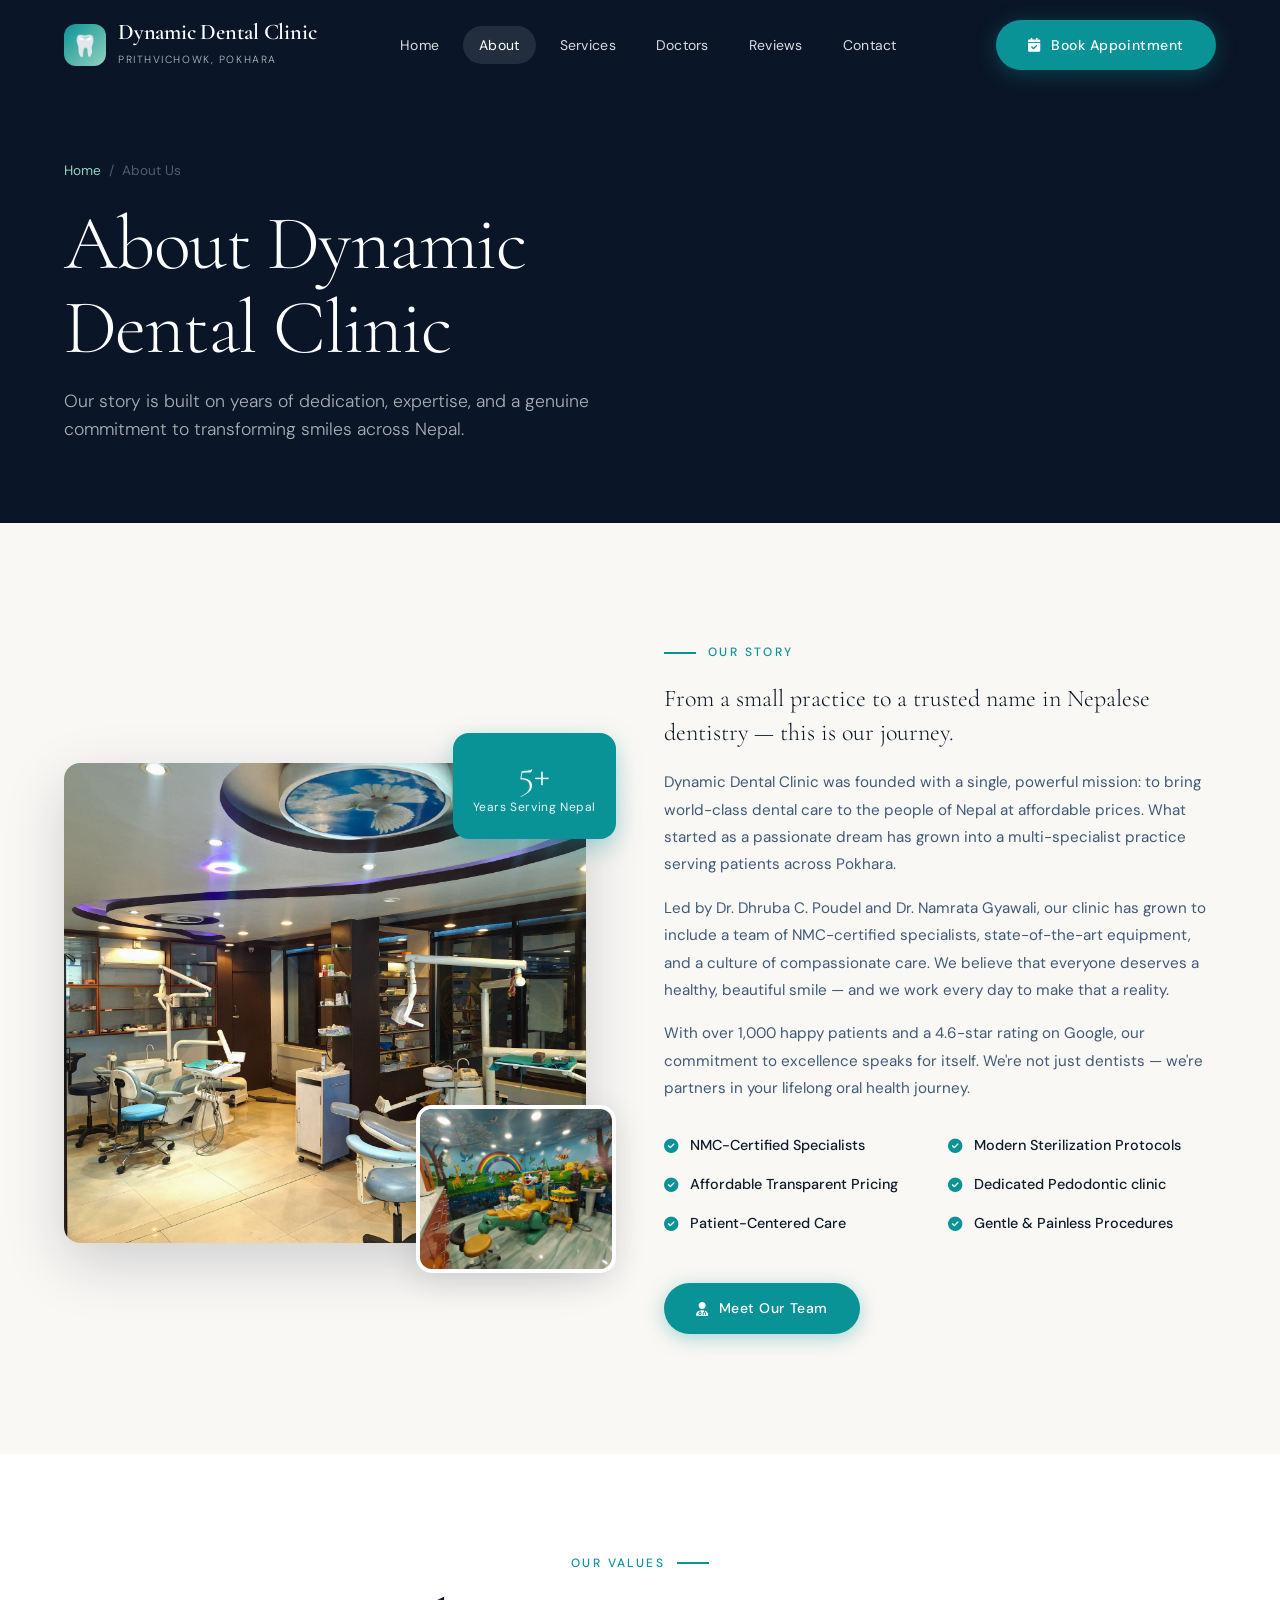
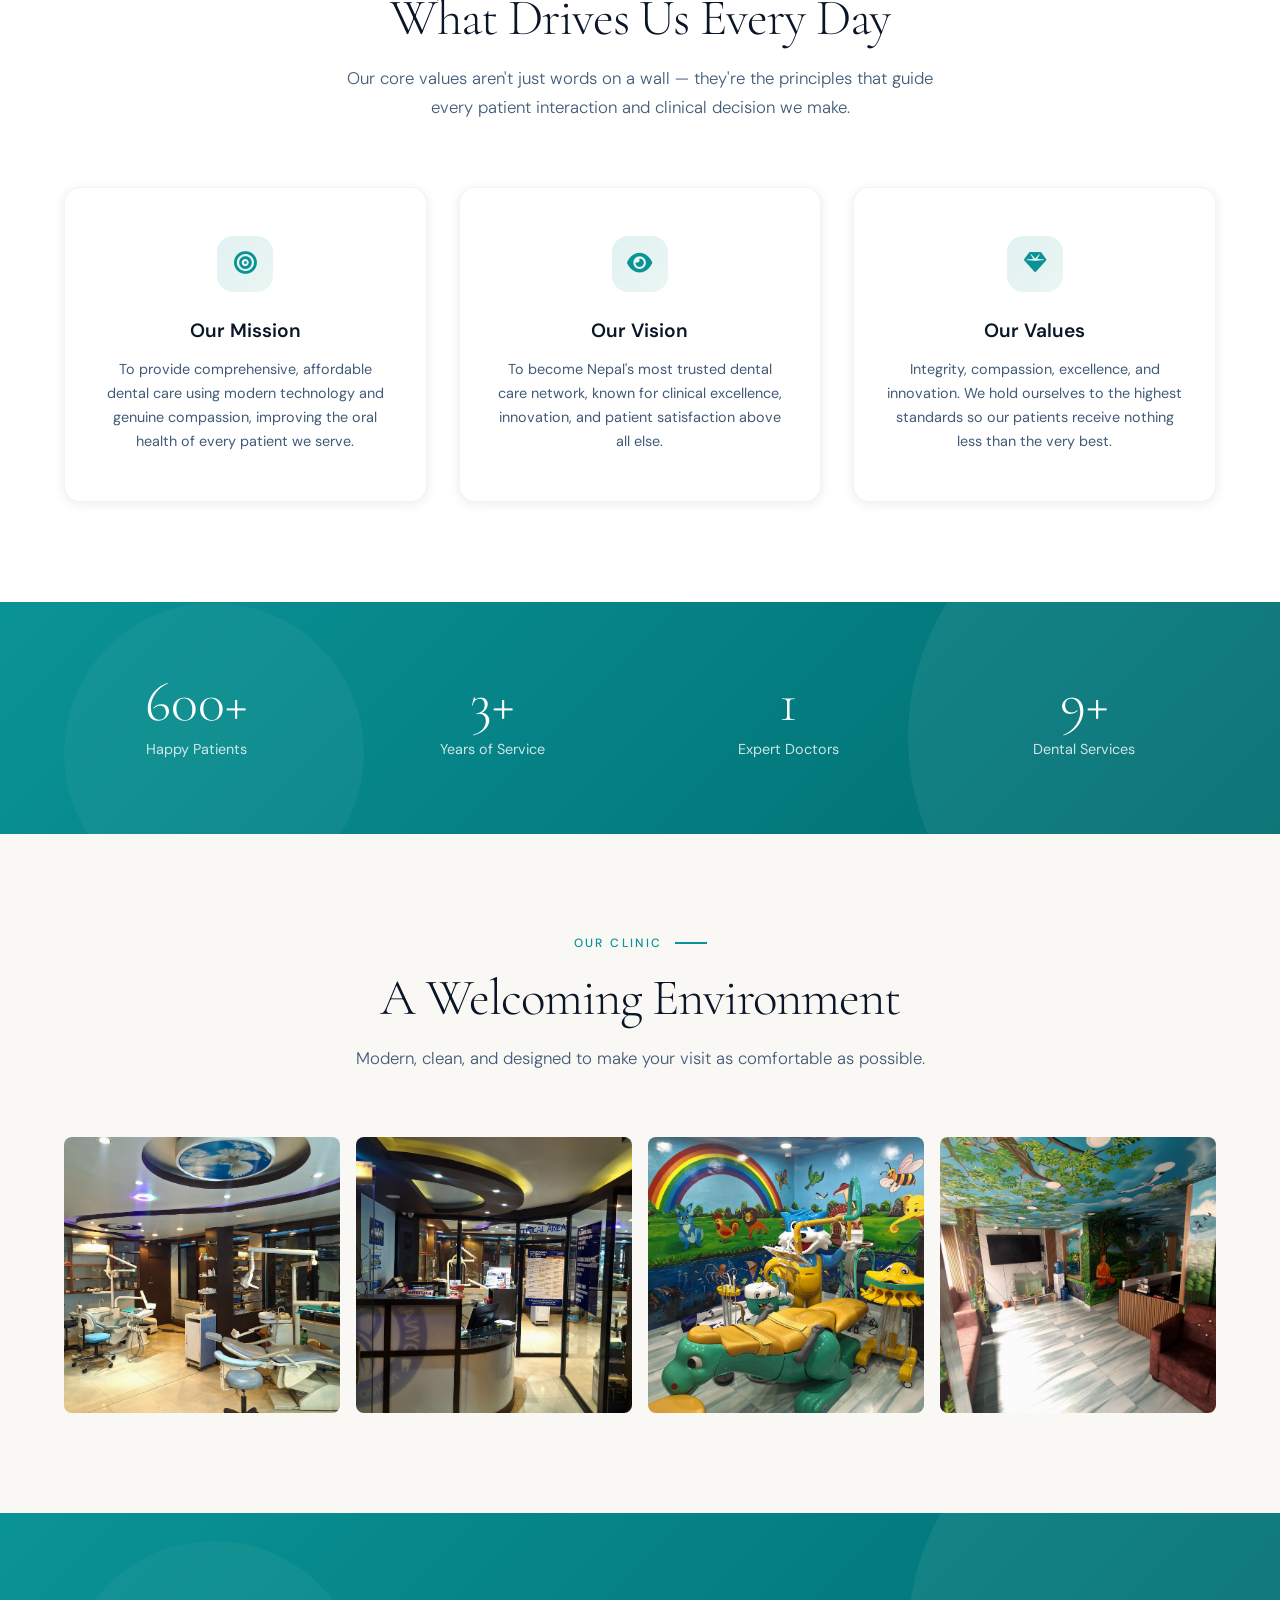
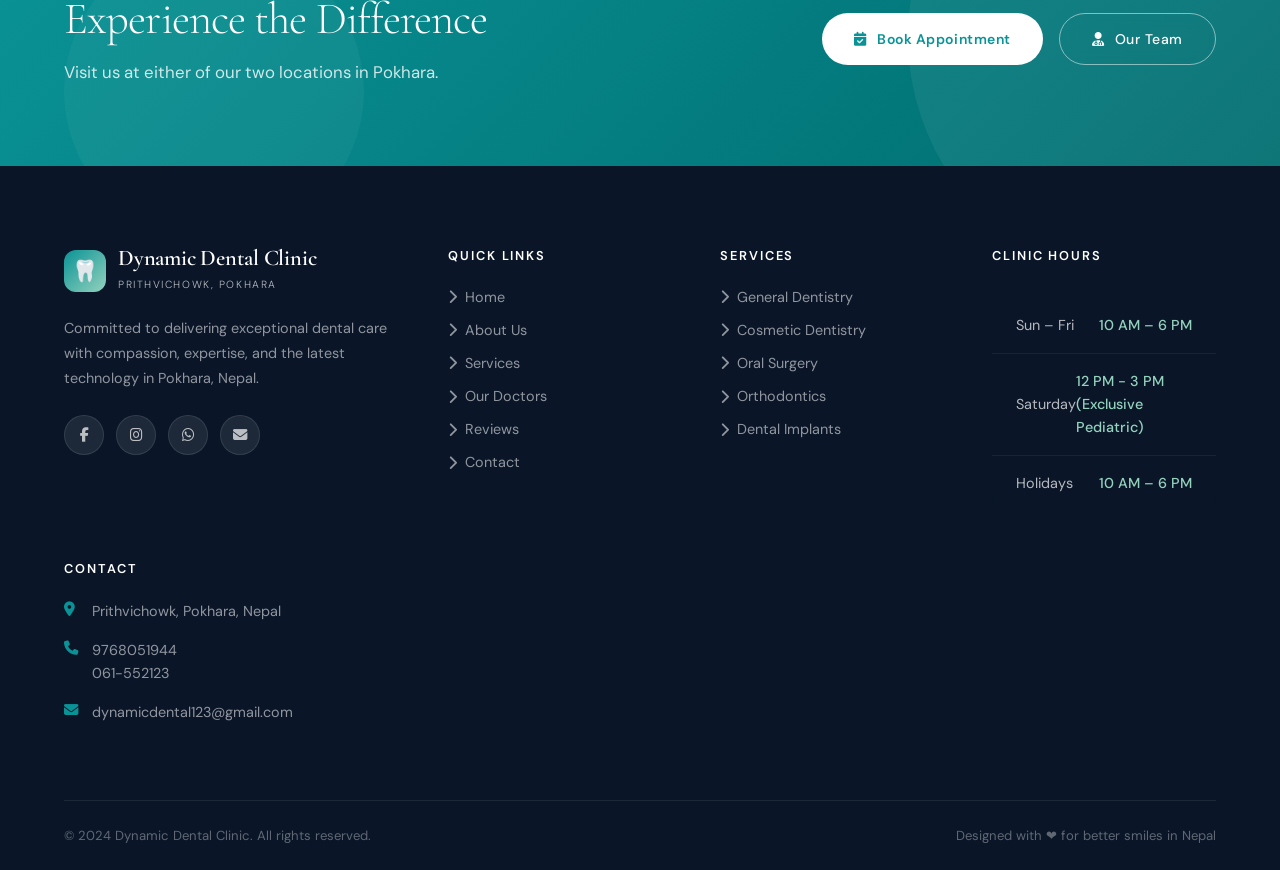
==== commit 0ad26dc9: "a" ====
--- a/about.html
+++ b/about.html
@@ -251,7 +251,7 @@
           <div class="hours-table">
             <div class="hours-row"><span class="day">Sun – Fri</span><span class="time">10 AM – 6 PM</span></div>
             <div class="hours-row"><span class="day">Saturday</span><span class="time">12 PM - 3 PM (Exclusive Pediatric)</span></div>
-            <div class="hours-row"><span class="day">Holidays</span><span class="closed">Closed</span></div>
+            <div class="hours-row"><span class="day">Holidays</span><span class="time">10 AM – 6 PM</span></div>
           </div>
         </div>
         <div class="footer-col">
